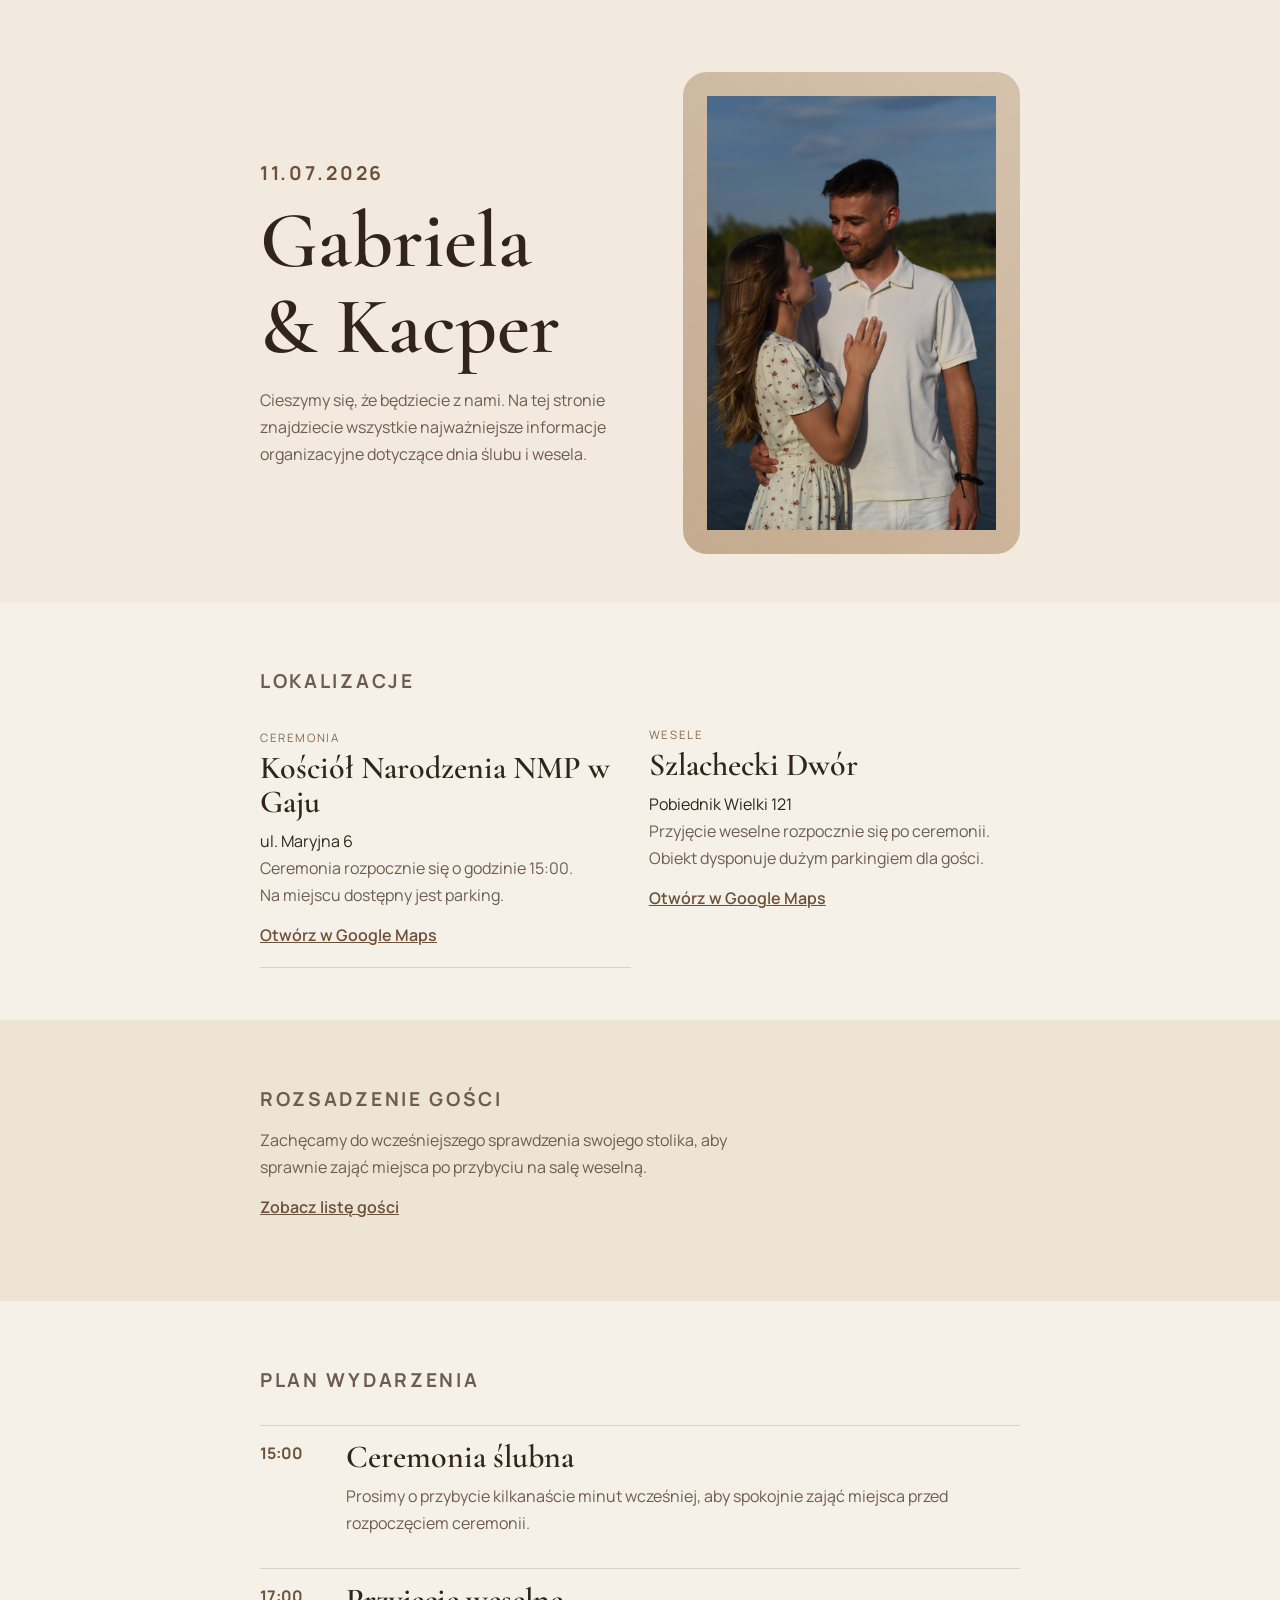
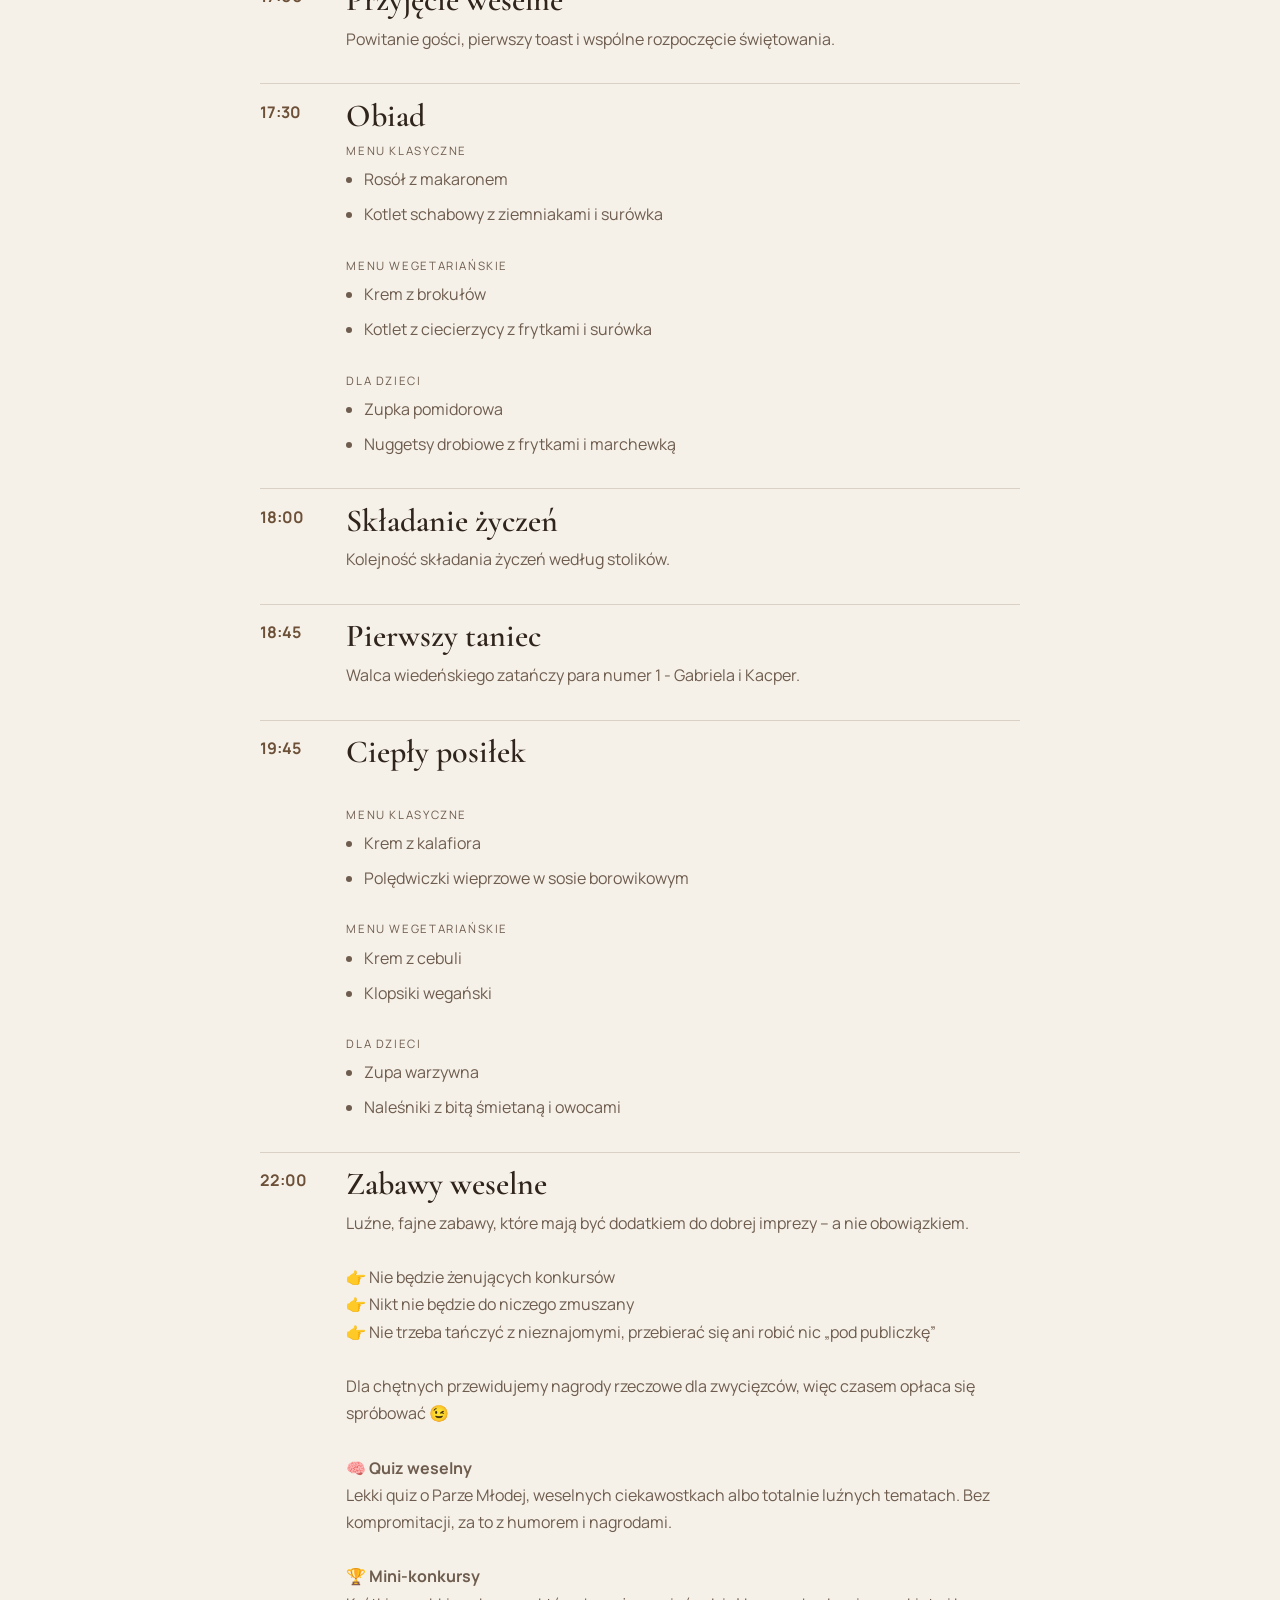
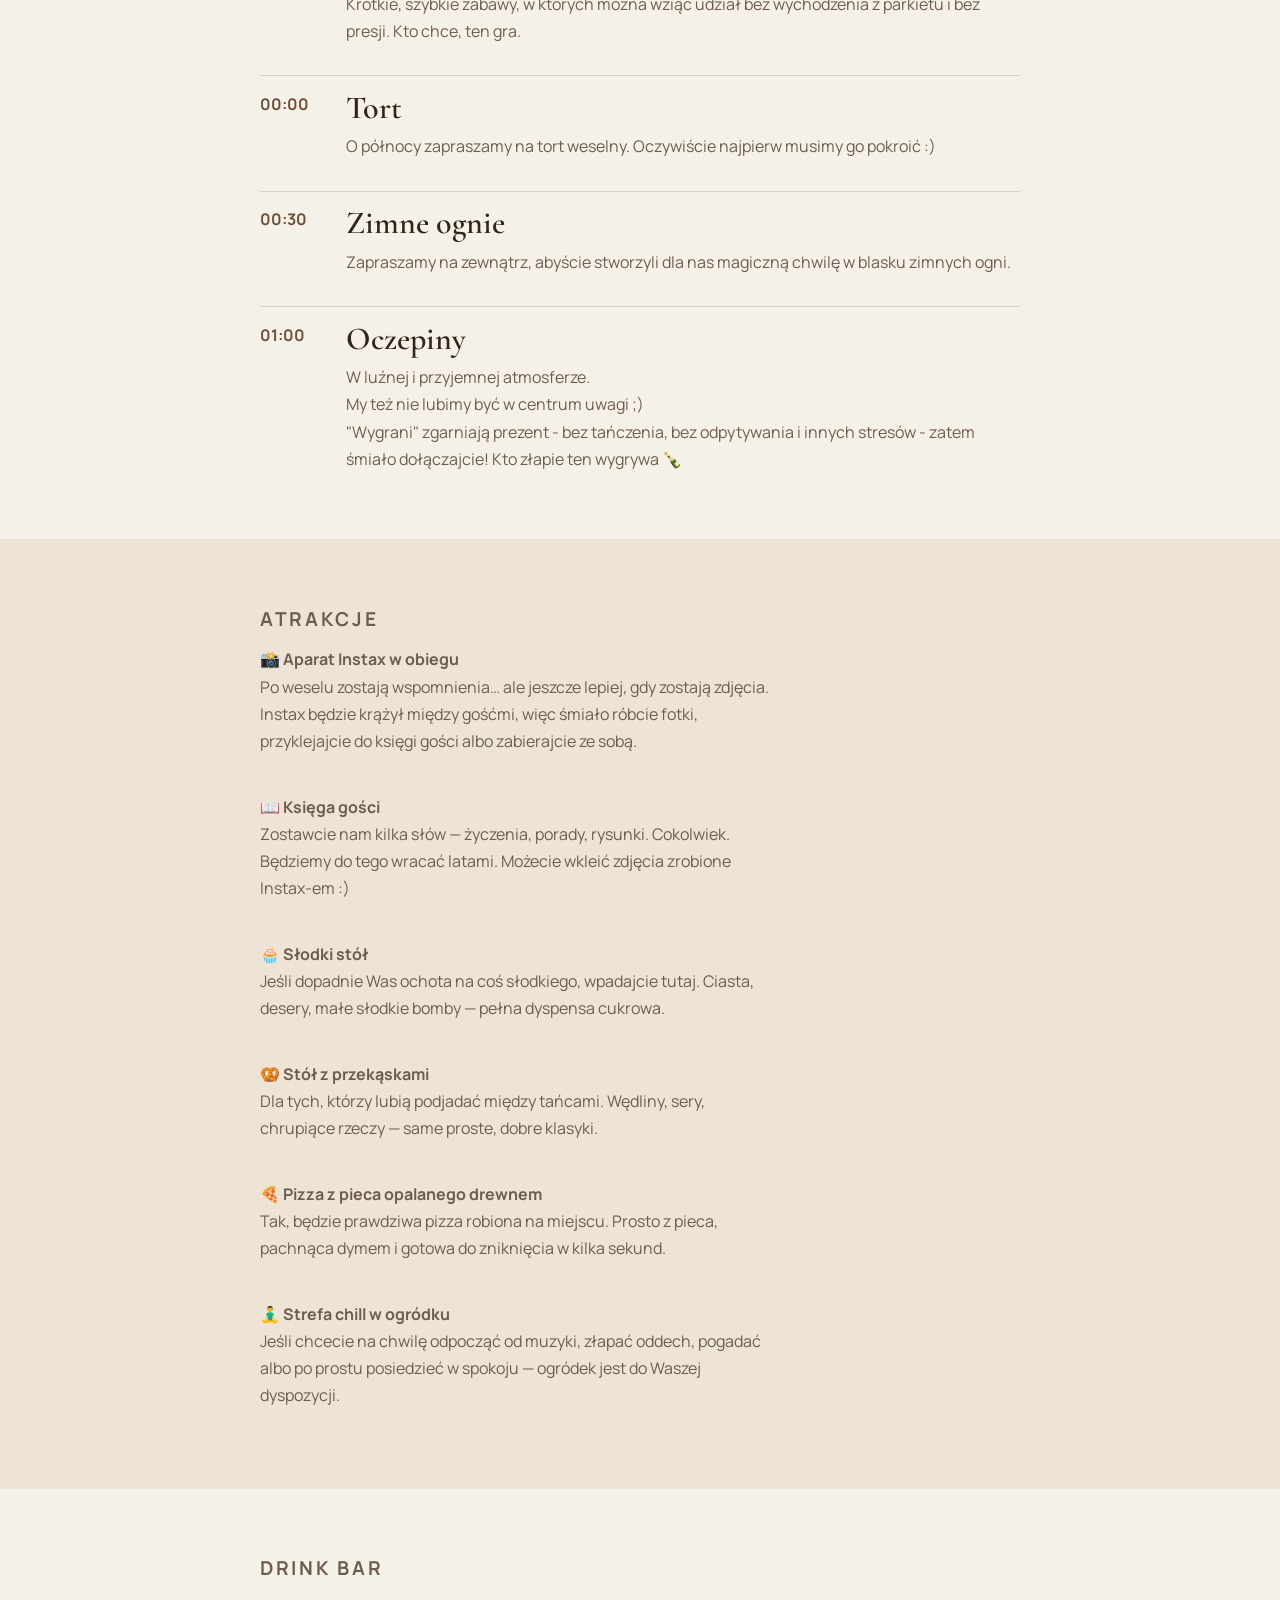
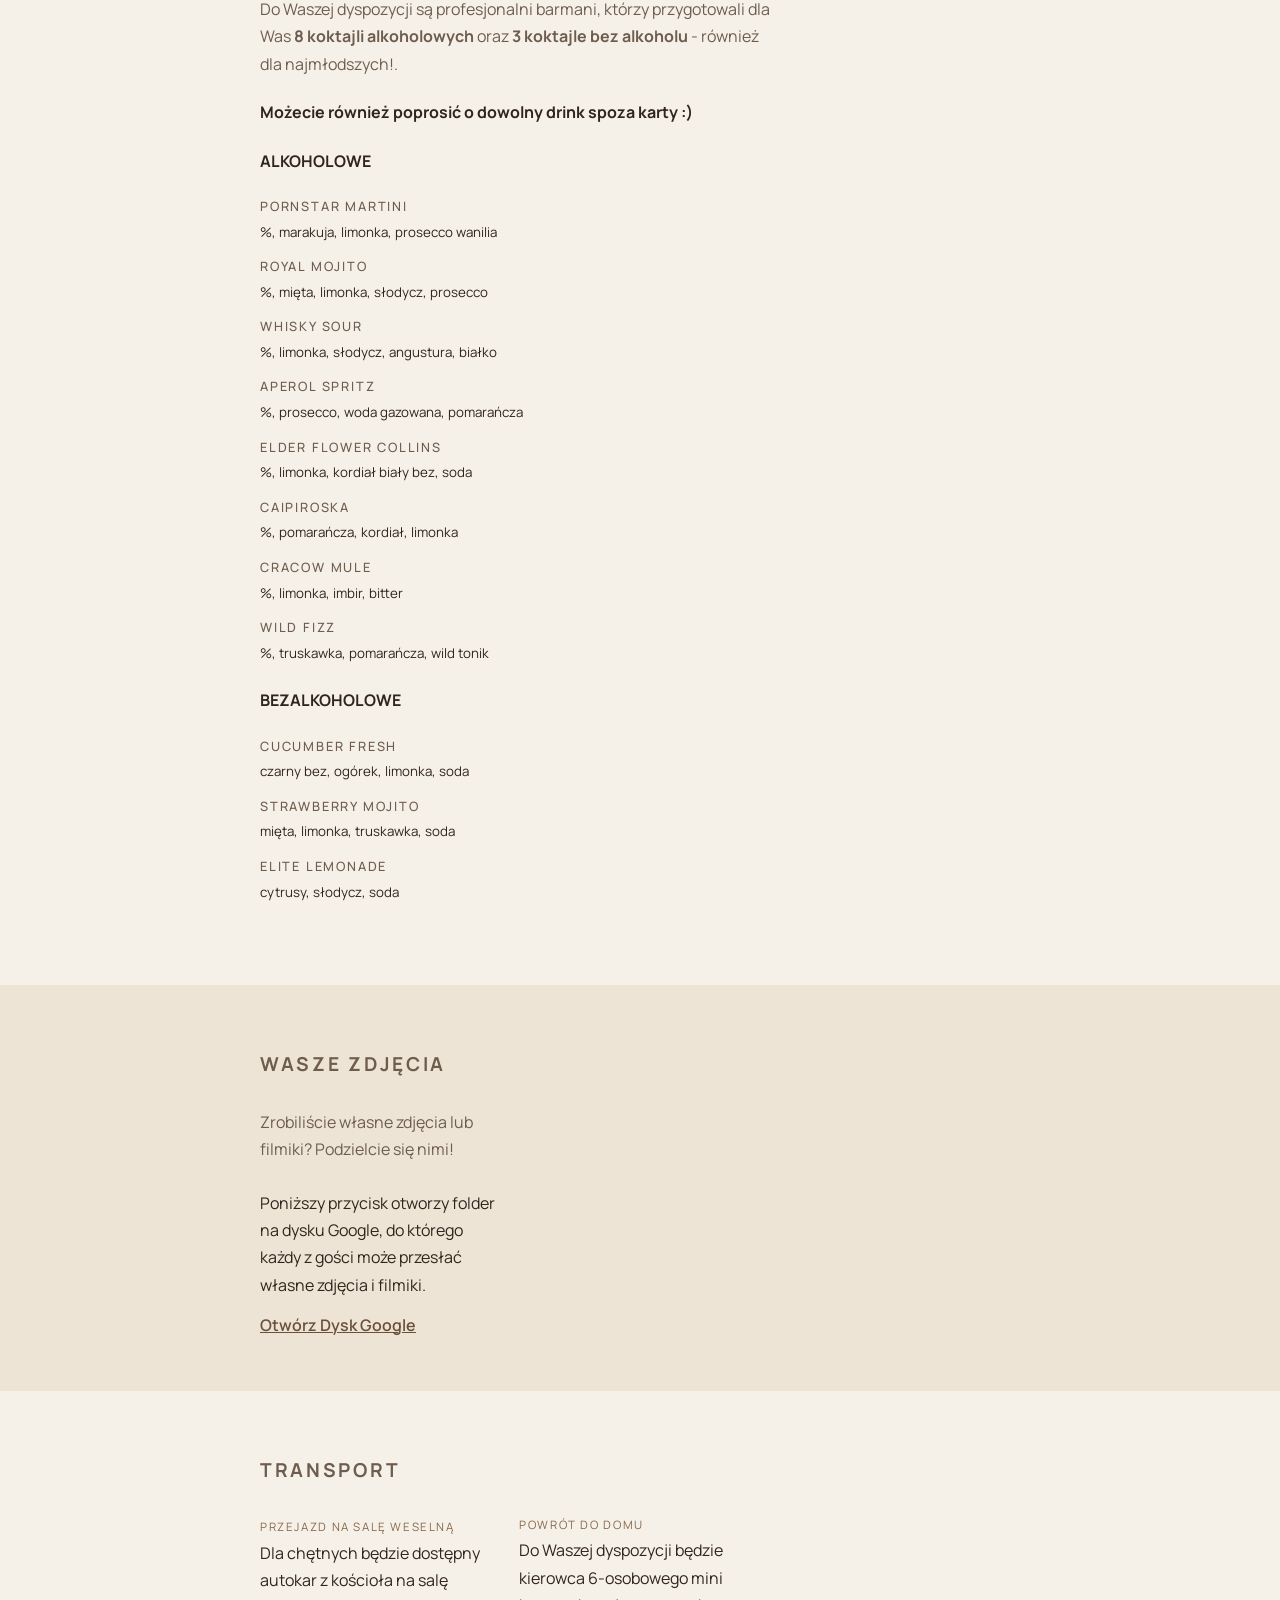
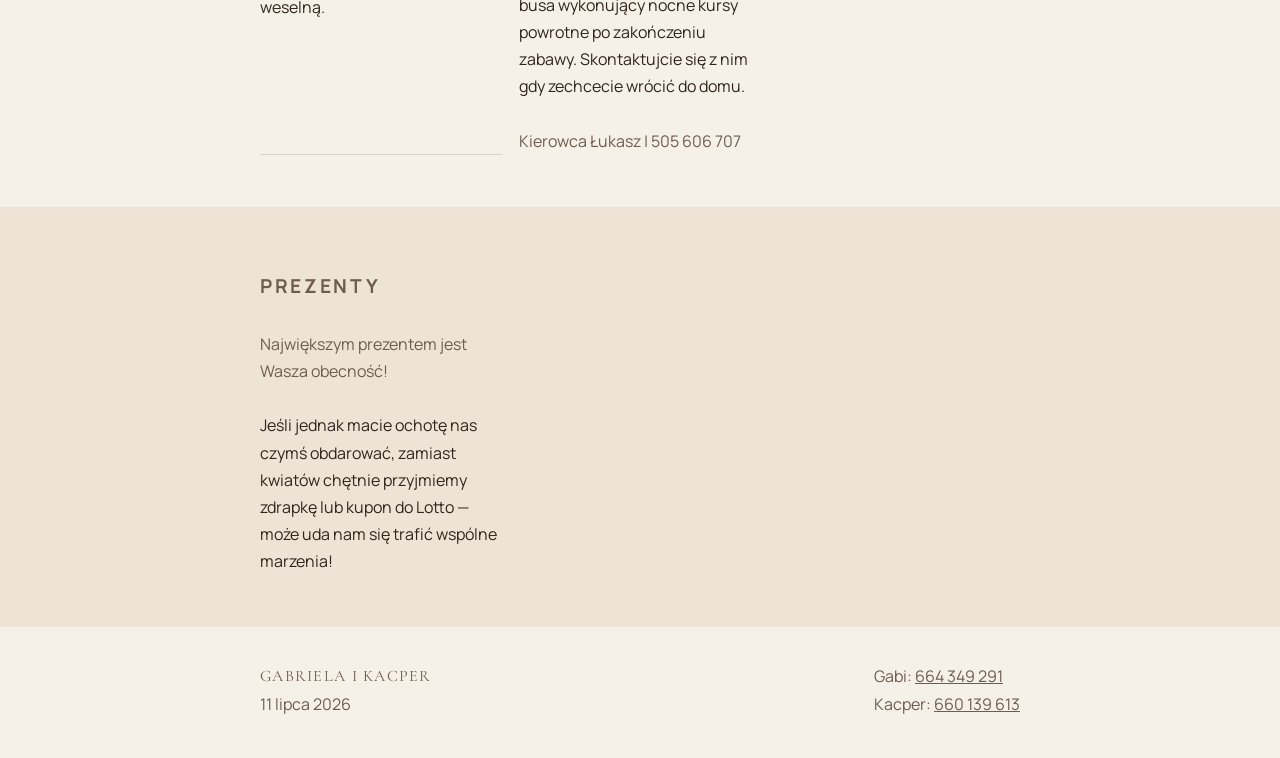
==== wip/index.html @ 6236afc1 "WiP, added main page counter" ====
<!doctype html>
<html lang="pl">

<head>
  <meta charset="UTF-8" />
  <meta name="viewport" content="width=device-width, initial-scale=1.0" />
  <title>Gabriela i Kacper</title>
  <meta name="description"
    content="Najważniejsze informacje dla gości dotyczące ślubu i wesela: miejsca, harmonogram, menu, noclegi, transport i atrakcje." />
  <link rel="preconnect" href="https://fonts.googleapis.com" />
  <link rel="preconnect" href="https://fonts.gstatic.com" crossorigin />
  <link
    href="https://fonts.googleapis.com/css2?family=Cormorant+Garamond:wght@400;500;600;700&family=Manrope:wght@400;500;600;700&display=swap"
    rel="stylesheet" />
  <link rel="stylesheet" href="./styles.css" />
</head>

<!-- Google tag (gtag.js) -->
<script async src="https://www.googletagmanager.com/gtag/js?id=G-9XC9R5BTX1"></script>
<script>
  window.dataLayer = window.dataLayer || [];
  function gtag() { dataLayer.push(arguments); }
  gtag('js', new Date());
  gtag('config', 'G-9XC9R5BTX1');
</script>

<body>
  <main id="start">
    <section class="hero section section-plain">
      <div class="container hero-grid">
        <div class="hero-copy">
          <p class="eyebrow eyebrow-big">11.07.2026</p>
          <h1>Gabriela<br />& Kacper</h1>
          <!-- <h3 class="hero-date">11 lipca 2026</h3> -->
          <p class="hero-lead">
            Cieszymy się, że będziecie z nami. Na tej stronie znajdziecie
            wszystkie najważniejsze informacje organizacyjne dotyczące dnia
            ślubu i wesela.
          </p>

          <!-- <div class="hero-meta">
              <div>
                <span class="meta-label">Data</span>
                <strong>17 lipca 2026</strong>
              </div>
              <div>
                <span class="meta-label">Ceremonia</span>
                <strong>15:00</strong>
              </div>
              <div>
                <span class="meta-label">Przyjęcie</span>
                <strong>17:00</strong>
              </div>
            </div> -->
        </div>

        <div class="hero-visual">
          <div class="photo-placeholder">
            <!-- <span>Tu możecie wstawić Wasze zdjęcie</span> -->
            <img src="./hero.png" alt="Gabriela i Kacper">
          </div>
        </div>
      </div>
    </section>

    <section class="section section-plain" id="miejsca">
      <div class="container">
        <div class="section-heading">
          <p class="eyebrow eyebrow-big">Lokalizacje</p>
          <!-- <p class="eyebrow">Miejsca</p>
          <h2>Gdzie się widzimy</h2>
          <p>
            Wszystkie lokalizacje z adresami i szybkimi linkami do map.
          </p> -->
        </div>

        <div class="place-list">
          <article class="place-item">
            <p class="card-kicker">Ceremonia</p>
            <h3>Kościół Narodzenia NMP w Gaju</h3>
            <p>ul. Maryjna 6</p>
            <p class="muted">
              Ceremonia rozpocznie się o godzinie 15:00.<br />Na miejscu dostępny jest parking.
            </p>
            <a class="text-link" href="https://maps.app.goo.gl/iK6evkGp4C9UVR2D7" target="_blank"
              rel="noreferrer">Otwórz w Google
              Maps</a>
          </article>

          <article class="place-item">
            <p class="card-kicker">Wesele</p>
            <h3>Szlachecki Dwór</h3>
            <p>Pobiednik Wielki 121</p>
            <p class="muted">
              Przyjęcie weselne rozpocznie się po ceremonii. Obiekt dysponuje
              dużym parkingiem dla gości.
            </p>
            <a class="text-link" href="https://maps.app.goo.gl/eaxrr4HH8CDUh6Kz8" target="_blank"
              rel="noreferrer">Otwórz w Google
              Maps</a>
          </article>
        </div>
      </div>
    </section>

    <section class="section section-tint" id="rozsadzenie-gosci">
      <div class="container">
        <div class="section-heading">
          <p class="eyebrow eyebrow-big">Rozsadzenie gości</p>
          <!-- <p class="eyebrow">Miejsca</p> -->
          <!-- <h2>Gdzie się widzimy</h2> -->
          <p>
            Zachęcamy do wcześniejszego sprawdzenia swojego stolika, aby sprawnie zająć miejsca po przybyciu na salę
            weselną.
          </p>
          <a class="text-link" href="./lista-gosci.html" rel="noreferrer">Zobacz listę gości</a>
        </div>
      </div>
    </section>

    <section class="section section-plain" id="harmonogram">
      <div class="container">
        <div class="section-heading">
          <p class="eyebrow eyebrow-big">Plan wydarzenia</p>
          <!-- <p class="eyebrow">Plan dnia</p> -->
          <!-- <h2>Plan dnia</h2> -->
          <!-- <p>
            Najważniejsze godziny i punkty dnia zebrane w jednym miejscu.
          </p> -->
        </div>

        <div class="timeline">
          <!-- <article class="timeline-item">
            <div class="timeline-time">14:30</div>
            <div class="timeline-content">
              <h3>Przyjazd gości</h3>
              <p>
                Prosimy o przybycie kilkanaście minut wcześniej, aby spokojnie
                zająć miejsca przed rozpoczęciem ceremonii.
              </p>
            </div>
          </article> -->

          <article class="timeline-item">
            <div class="timeline-time">15:00</div>
            <div class="timeline-content">
              <h3>Ceremonia ślubna</h3>
              <p>
                Prosimy o przybycie kilkanaście minut wcześniej, aby spokojnie
                zająć miejsca przed rozpoczęciem ceremonii.
              </p>
            </div>
          </article>

          <article class="timeline-item">
            <div class="timeline-time">17:00</div>
            <div class="timeline-content">
              <h3>Przyjęcie weselne</h3>
              <p>
                Powitanie gości, pierwszy toast i wspólne rozpoczęcie
                świętowania.
              </p>
            </div>
          </article>

          <article class="timeline-item">
            <div class="timeline-time">17:30</div>
            <div class="timeline-content">
              <h3>Obiad</h3>
              <!-- <p>
                Serwowane dania główne oraz pierwszy blok atrakcji dla gości.
              </p> -->
              <!-- <br /> -->
              <p class="card-kicker">Menu klasyczne</p>
              <ul class="detail-list">
                <li>Rosół z makaronem</li>
                <li>Kotlet schabowy z ziemniakami i surówka</li>
              </ul>
              <br />
              <p class="card-kicker">Menu wegetariańskie</p>
              <ul class="detail-list">
                <li>Krem z brokułów</li>
                <li>Kotlet z ciecierzycy z frytkami i surówka</li>
              </ul>
              <br />
              <p class="card-kicker">Dla dzieci</p>
              <ul class="detail-list">
                <li>Zupka pomidorowa</li>
                <li>Nuggetsy drobiowe z frytkami i marchewką</li>
              </ul>
            </div>
          </article>

          <article class="timeline-item">
            <div class="timeline-time">18:00</div>
            <div class="timeline-content">
              <h3>Składanie życzeń</h3>
              <p>
                Kolejność składania życzeń według stolików.
              </p>
            </div>
          </article>

          <article class="timeline-item">
            <div class="timeline-time">18:45</div>
            <div class="timeline-content">
              <h3>Pierwszy taniec</h3>
              <p>
                Walca wiedeńskiego zatańczy para numer 1 - Gabriela i Kacper.
              </p>
            </div>
          </article>

          <article class="timeline-item">
            <div class="timeline-time">19:45</div>
            <div class="timeline-content">
              <h3>Ciepły posiłek</h3>
              <!-- <p>
                Serwowane dania główne oraz pierwszy blok atrakcji dla gości.
              </p> -->
              <br />
              <p class="card-kicker">Menu klasyczne</p>
              <ul class="detail-list">
                <li>Krem z kalafiora</li>
                <li>Polędwiczki wieprzowe w sosie borowikowym</li>
              </ul>
              <br />
              <p class="card-kicker">Menu wegetariańskie</p>
              <ul class="detail-list">
                <li>Krem z cebuli</li>
                <li>Klopsiki wegański</li>
              </ul>
              <br />
              <p class="card-kicker">Dla dzieci</p>
              <ul class="detail-list">
                <li>Zupa warzywna</li>
                <li>Naleśniki z bitą śmietaną i owocami</li>
              </ul>
            </div>
          </article>

          <article class="timeline-item">
            <div class="timeline-time">22:00</div>
            <div class="timeline-content">
              <h3>Zabawy weselne</h3>
              <p>
                Luźne, fajne zabawy, które mają być dodatkiem do dobrej imprezy – a nie obowiązkiem.
              </p>
              <br />
              <p>
                👉 Nie będzie żenujących konkursów<br />
                👉 Nikt nie będzie do niczego zmuszany<br />
                👉 Nie trzeba tańczyć z nieznajomymi, przebierać się ani robić nic „pod publiczkę”
              </p>
              <br />
              <p>
                Dla chętnych przewidujemy nagrody rzeczowe dla zwycięzców, więc czasem opłaca się spróbować 😉
              </p>
              <br />
              <p>
                <b>🧠 Quiz weselny</b><br />
                Lekki quiz o Parze Młodej, weselnych ciekawostkach albo totalnie luźnych tematach. Bez kompromitacji, za
                to z humorem i nagrodami.
              </p>
              <br />
              <p>
                <b>🏆 Mini-konkursy</b><br />
                Krótkie, szybkie zabawy, w których można wziąć udział bez wychodzenia z parkietu i bez presji. Kto chce,
                ten gra.
              </p>
            </div>
          </article>

          <article class="timeline-item">
            <div class="timeline-time">00:00</div>
            <div class="timeline-content">
              <h3>Tort</h3>
              <p>
                O północy zapraszamy na tort weselny. Oczywiście najpierw musimy go pokroić :)
              </p>
            </div>
          </article>

          <article class="timeline-item">
            <div class="timeline-time">00:30</div>
            <div class="timeline-content">
              <h3>Zimne ognie</h3>
              <p>
                Zapraszamy na zewnątrz, abyście stworzyli dla nas magiczną chwilę w blasku zimnych ogni.
              </p>
            </div>
          </article>

          <article class="timeline-item">
            <div class="timeline-time">01:00</div>
            <div class="timeline-content">
              <h3>Oczepiny</h3>
              <p>
                W luźnej i przyjemnej atmosferze.<br />My też nie lubimy być w centrum uwagi ;)<br />"Wygrani" zgarniają
                prezent - bez tańczenia, bez odpytywania i innych stresów - zatem śmiało dołączajcie! Kto złapie ten
                wygrywa 🍾
              </p>
            </div>
          </article>
        </div>
      </div>
    </section>

    <section class="section section-tint" id="drinkbar">
      <div class="container">
        <div class="section-heading">
          <p class="eyebrow eyebrow-big">Atrakcje</p>

          <p>
            <b>📸 Aparat Instax w obiegu</b>
            <br />
            Po weselu zostają wspomnienia… ale jeszcze lepiej, gdy zostają zdjęcia. Instax będzie krążył między gośćmi,
            więc śmiało róbcie fotki, przyklejajcie do księgi gości albo zabierajcie ze sobą.
          </p>
          <br />
          <p>
            <b>📖 Księga gości</b>
            <br />
            Zostawcie nam kilka słów — życzenia, porady, rysunki. Cokolwiek. Będziemy do tego wracać
            latami. Możecie wkleić zdjęcia zrobione Instax-em :)
          </p>
          <br />
          <p>
            <b>🧁 Słodki stół</b>
            <br />
            Jeśli dopadnie Was ochota na coś słodkiego, wpadajcie tutaj. Ciasta, desery, małe słodkie bomby — pełna
            dyspensa cukrowa.
          </p>
          <br />
          <p>
            <b>🥨 Stół z przekąskami</b>
            <br />
            Dla tych, którzy lubią podjadać między tańcami. Wędliny, sery, chrupiące rzeczy — same proste, dobre
            klasyki.
          </p>
          <br />
          <p>
            <b>🍕 Pizza z pieca opalanego drewnem</b>
            <br />
            Tak, będzie prawdziwa pizza robiona na miejscu. Prosto z pieca, pachnąca dymem i gotowa do zniknięcia w
            kilka sekund.
          </p>
          <br />
          <p>
            <b>🧘‍♂️ Strefa chill w ogródku</b>
            <br />
            Jeśli chcecie na chwilę odpocząć od muzyki, złapać oddech, pogadać albo po prostu posiedzieć w spokoju —
            ogródek jest do Waszej dyspozycji.
          </p>

        </div>

      </div>
      </div>
    </section>

    <section class="section section-plain" id="drinkbar">
      <div class="container">
        <div class="section-heading">
          <p class="eyebrow eyebrow-big">Drink bar</p>
          <p>
            Do Waszej dyspozycji są profesjonalni barmani, którzy przygotowali dla Was <b>8 koktajli alkoholowych</b>
            oraz <b>3 koktajle bez alkoholu</b> - również dla najmłodszych!.
          </p>
          <h4>
            Możecie również poprosić o dowolny drink spoza karty :)
          </h4>
          <h4>ALKOHOLOWE</h4>
          <p class="card-kicker card-kicker-medium">Pornstar martini</p>
          <small>%, marakuja, limonka, prosecco wanilia</small>
          <br />
          <p class="card-kicker card-kicker-medium">ROYAL MOJITO</p>
          <small>%, mięta, limonka, słodycz, prosecco</small>
          <br />
          <p class="card-kicker card-kicker-medium">WHISKY SOUR</p>
          <small>%, limonka, słodycz, angustura, białko</small>
          <br />
          <p class="card-kicker card-kicker-medium">APEROL SPRITZ</p>
          <small>%, prosecco, woda gazowana, pomarańcza</small>
          <br />
          <p class="card-kicker card-kicker-medium">ELDER FLOWER COLLINS</p>
          <small>%, limonka, kordiał biały bez, soda</small>
          <br />
          <p class="card-kicker card-kicker-medium">CAIPIROSKA</p>
          <small>%, pomarańcza, kordiał, limonka</small>
          <br />
          <p class="card-kicker card-kicker-medium">CRACOW MULE</p>
          <small>%, limonka, imbir, bitter</small>
          <br />
          <p class="card-kicker card-kicker-medium">WILD FIZZ</p>
          <small>%, truskawka, pomarańcza, wild tonik</small>

          <h4>BEZALKOHOLOWE</h4>
          <p class="card-kicker card-kicker-medium">CUCUMBER FRESH</p>
          <small>czarny bez, ogórek, limonka, soda</small>
          <br />
          <p class="card-kicker card-kicker-medium">STRAWBERRY MOJITO</p>
          <small>mięta, limonka, truskawka, soda</small>
          <br />
          <p class="card-kicker card-kicker-medium">ELITE LEMONADE</p>
          <small>cytrusy, słodycz, soda</small>
        </div>

      </div>
      </div>
    </section>

    <section class="section section-tint" id="informacje">
      <div class="container">
        <div class="section-heading">
          <p class="eyebrow eyebrow-big">Wasze zdjęcia</p>
        </div>

        <div class="simple-columns">
          <article class="simple-block">
            <p class="muted">
              Zrobiliście własne zdjęcia lub filmiki? Podzielcie się nimi! </p>
            <br />
            <p>
              Poniższy przycisk otworzy folder na dysku Google, do którego każdy z gości może przesłać własne zdjęcia i
              filmiki.
            </p>
            <a class="text-link"
              href="https://drive.google.com/drive/folders/1z8r4OT8mo3P-0a9zrAPdYH2qPw1SjypY?usp=share_link"
              target="_blank" rel="noreferrer">Otwórz Dysk Google</a>
          </article>
        </div>
      </div>
    </section>

    <section class="section section-plain" id="informacje">
      <div class="container">
        <div class="section-heading">
          <p class="eyebrow eyebrow-big">Transport</p>
          <!-- <p class="eyebrow">Informacje dla gości</p> -->
          <!-- <h2>Noclegi, transport i atrakcje</h2> -->
          <!-- <p>
            Krótkie sekcje z najważniejszymi informacjami organizacyjnymi.
          </p> -->
        </div>

        <div class="simple-columns">
          <article class="simple-block">
            <p class="card-kicker">Przejazd na salę weselną</p>
            <!-- <h3>Przejazd na salę weselną</h3> -->
            <p>
              Dla chętnych będzie dostępny autokar z kościoła na salę weselną.
            </p>
            <!-- <p class="muted">
              Check-in od 14:00, śniadanie dostępne następnego dnia od 8:00.
            </p> -->
          </article>

          <article class="simple-block">
            <p class="card-kicker">Powrót do domu</p>
            <!-- <h3>Dojazd i powroty</h3> -->
            <p>
              Do Waszej dyspozycji będzie kierowca 6-osobowego mini busa wykonujący nocne kursy powrotne po zakończeniu
              zabawy. Skontaktujcie się z nim gdy zechcecie wrócić do domu.
            </p>
            <br />
            <p class="muted">
              Kierowca Łukasz | 505 606 707
            </p>
          </article>
        </div>
      </div>
    </section>

    <section class="section section-tint" id="informacje">
      <div class="container">
        <div class="section-heading">
          <p class="eyebrow eyebrow-big">Prezenty</p>
        </div>

        <div class="simple-columns">
          <article class="simple-block">
            <p class="muted">
              Największym prezentem jest Wasza obecność!
            </p>
            <br />
            <p>
              Jeśli jednak macie ochotę nas czymś obdarować, zamiast kwiatów chętnie przyjmiemy zdrapkę lub kupon do
              Lotto — może uda nam się trafić wspólne marzenia!
            </p>

          </article>
        </div>
      </div>
    </section>
  </main>

  <footer class="site-footer">
    <div class="container footer-shell">
      <div>
        <p class="footer-mark">Gabriela i Kacper</p>
        <p>11 lipca 2026</p>
      </div>
      <div>
        <p>
          Gabi: <a href="tel:664349291">664 349 291</a>
          <br />
          Kacper: <a href="tel:660139613">660 139 613</a>
        </p>
      </div>
    </div>
  </footer>
</body>

</html>
---- wip/styles.css ----
:root {
  --bg: #f6f1e8;
  --bg-alt: #ede4d6;
  --bg-hero: #f2eadf;
  --line: rgba(86, 64, 46, 0.18);
  --text: #30251d;
  --muted: #6e5d4f;
  --accent: #87684b;
  --accent-dark: #6c5038;
  --container: 760px;
  --radius: 24px;
}

*,
*::before,
*::after {
  box-sizing: border-box;
}

html {
  scroll-behavior: smooth;
}

body {
  margin: 0;
  font-family: "Manrope", sans-serif;
  color: var(--text);
  background: var(--bg);
  line-height: 1.7;
}

a {
  color: inherit;
}

img {
  max-width: 100%;
  display: block;
}

.container {
  width: min(calc(100% - 2.25rem), var(--container));
  margin: 0 auto;
}

.footer-mark {
  font-family: "Cormorant Garamond", serif;
  letter-spacing: 0.08em;
  text-transform: uppercase;
}

.hero-grid {
  display: grid;
  gap: 1.75rem;
  align-items: center;
}

.hero-copy {
  padding-top: 0.5rem;
}

.eyebrow,
.card-kicker,
.meta-label,
.notice-title {
  text-transform: uppercase;
  letter-spacing: 0.14em;
  font-size: 0.72rem;
  color: var(--accent);
  margin-bottom: 0.2rem;
}

.eyebrow-big {
  font-size: 1.2rem;
  font-weight: 700;
  margin-bottom: 0.5rem;
  color: var(--accent-dark);
}

.card-kicker-medium {
  font-size: 0.8rem;
  font-weight: 500;
  color: var(--accent-dark);
  margin-bottom: 0rem;
}

h1,
h2,
h3 {
  font-family: "Cormorant Garamond", serif;
  line-height: 1.08;
  font-weight: 600;
  margin: 0;
}

h1 {
  font-size: clamp(3rem, 16vw, 5rem);
  margin-top: 0.5rem;
}

h2 {
  font-size: clamp(2.15rem, 10vw, 3.4rem);
  margin-top: 0.45rem;
}

h3 {
  font-size: clamp(1.5rem, 7vw, 2rem);
  margin-bottom: 0.5rem;
}

p {
  margin: 0;
}

.hero-lead,
.section-heading p,
.muted,
.faq-item p,
.note-strip p {
  color: var(--muted);
}

.hero-lead {
  max-width: 28rem;
  margin-top: 1rem;
  font-size: 1rem;
}

.hero-date {
  font-size: 1.5rem;
  font-weight: 600;
  margin-top: 0.5rem;
}

.hero-meta {
  display: grid;
  grid-template-columns: repeat(3, minmax(0, 1fr));
  gap: 0.75rem;
  margin-top: 1.5rem;
  padding-top: 1rem;
  border-top: 1px solid var(--line);
}

.hero-meta strong {
  display: block;
  margin-top: 0.3rem;
  font-size: 0.98rem;
  font-weight: 600;
}

.hero-visual {
  padding-top: 0.5rem;
}

.photo-placeholder {
  aspect-ratio: 4 / 5;
  border-radius: var(--radius);
  background:
    linear-gradient(140deg, rgba(135, 104, 75, 0.12), rgba(255, 255, 255, 0.22)),
    linear-gradient(180deg, #d8c5ae 0%, #bea07f 100%);
  display: grid;
  place-items: center;
  text-align: center;
  padding: 1.5rem;
  color: rgba(47, 36, 29, 0.74);
  font-family: "Cormorant Garamond", serif;
  font-size: 1.7rem;
}

.section {
  padding: 3.25rem 0;
}

.section-plain {
  background: var(--bg);
}

.section-tint {
  background: var(--bg-alt);
}

.hero.section-plain {
  background: var(--bg-hero);
  padding-top: 4rem;
  padding-bottom: 3rem;
}

.section-heading {
  max-width: 32rem;
  margin-bottom: 1.75rem;
}

.section-heading.narrow {
  max-width: 28rem;
}

.section-heading p {
  margin-top: 0.7rem;
}

.timeline {
  display: grid;
  gap: 1rem;
}

.timeline-item {
  display: grid;
  grid-template-columns: 4.4rem 1fr;
  gap: 1rem;
  align-items: start;
  padding: 0.9rem 0;
  border-top: 1px solid var(--line);
}

.timeline-time {
  font-weight: 700;
  color: var(--accent-dark);
}

.timeline-content p {
  color: var(--muted);
}

.place-list,
.simple-columns,
.faq-list {
  display: grid;
  gap: 1.1rem;
}

.place-item:not(:last-child),
.simple-block:not(:last-child),
.faq-item {
  padding: 0.15rem 0 1.1rem;
  border-bottom: 1px solid var(--line);
}

.text-link {
  display: inline-block;
  margin-top: 0.8rem;
  color: var(--accent-dark);
  font-weight: 600;
  text-decoration-thickness: 1px;
}

.detail-list {
  margin: 0.35rem 0 0;
  padding-left: 1.1rem;
  color: var(--muted);
}

.detail-list li+li {
  margin-top: 0.5rem;
}

.note-strip {
  margin-top: 1.5rem;
  padding-top: 1rem;
  border-top: 1px solid var(--line);
}

.faq-list {
  gap: 0.9rem;
}

.site-footer {
  padding: 2rem 0 2.5rem;
  /* background: var(--bg-alt); */
}

.footer-shell {
  display: grid;
  gap: 0.6rem;
  color: var(--muted);
}

@media (min-width: 760px) {

  .hero-grid,
  .place-list,
  .simple-columns,
  .faq-list {
    grid-template-columns: repeat(2, minmax(0, 1fr));
  }

  .simple-columns {
    grid-template-columns: repeat(3, minmax(0, 1fr));
  }

  .hero-grid {
    grid-template-columns: 1fr 0.9fr;
    gap: 3rem;
  }

  .footer-shell {
    grid-template-columns: 1fr auto;
    align-items: end;
    padding-top: 0.25rem;
  }
}

@media (max-width: 760px) {
  .hero.section-plain {
    padding-top: 2.8rem;
    padding-bottom: 2.5rem;
  }

  .hero-meta {
    grid-template-columns: 1fr;
    gap: 0.65rem;
  }

  .timeline-item {
    grid-template-columns: 1fr;
    gap: 0.25rem;
  }

  .timeline-time {
    font-size: 0.95rem;
  }
}
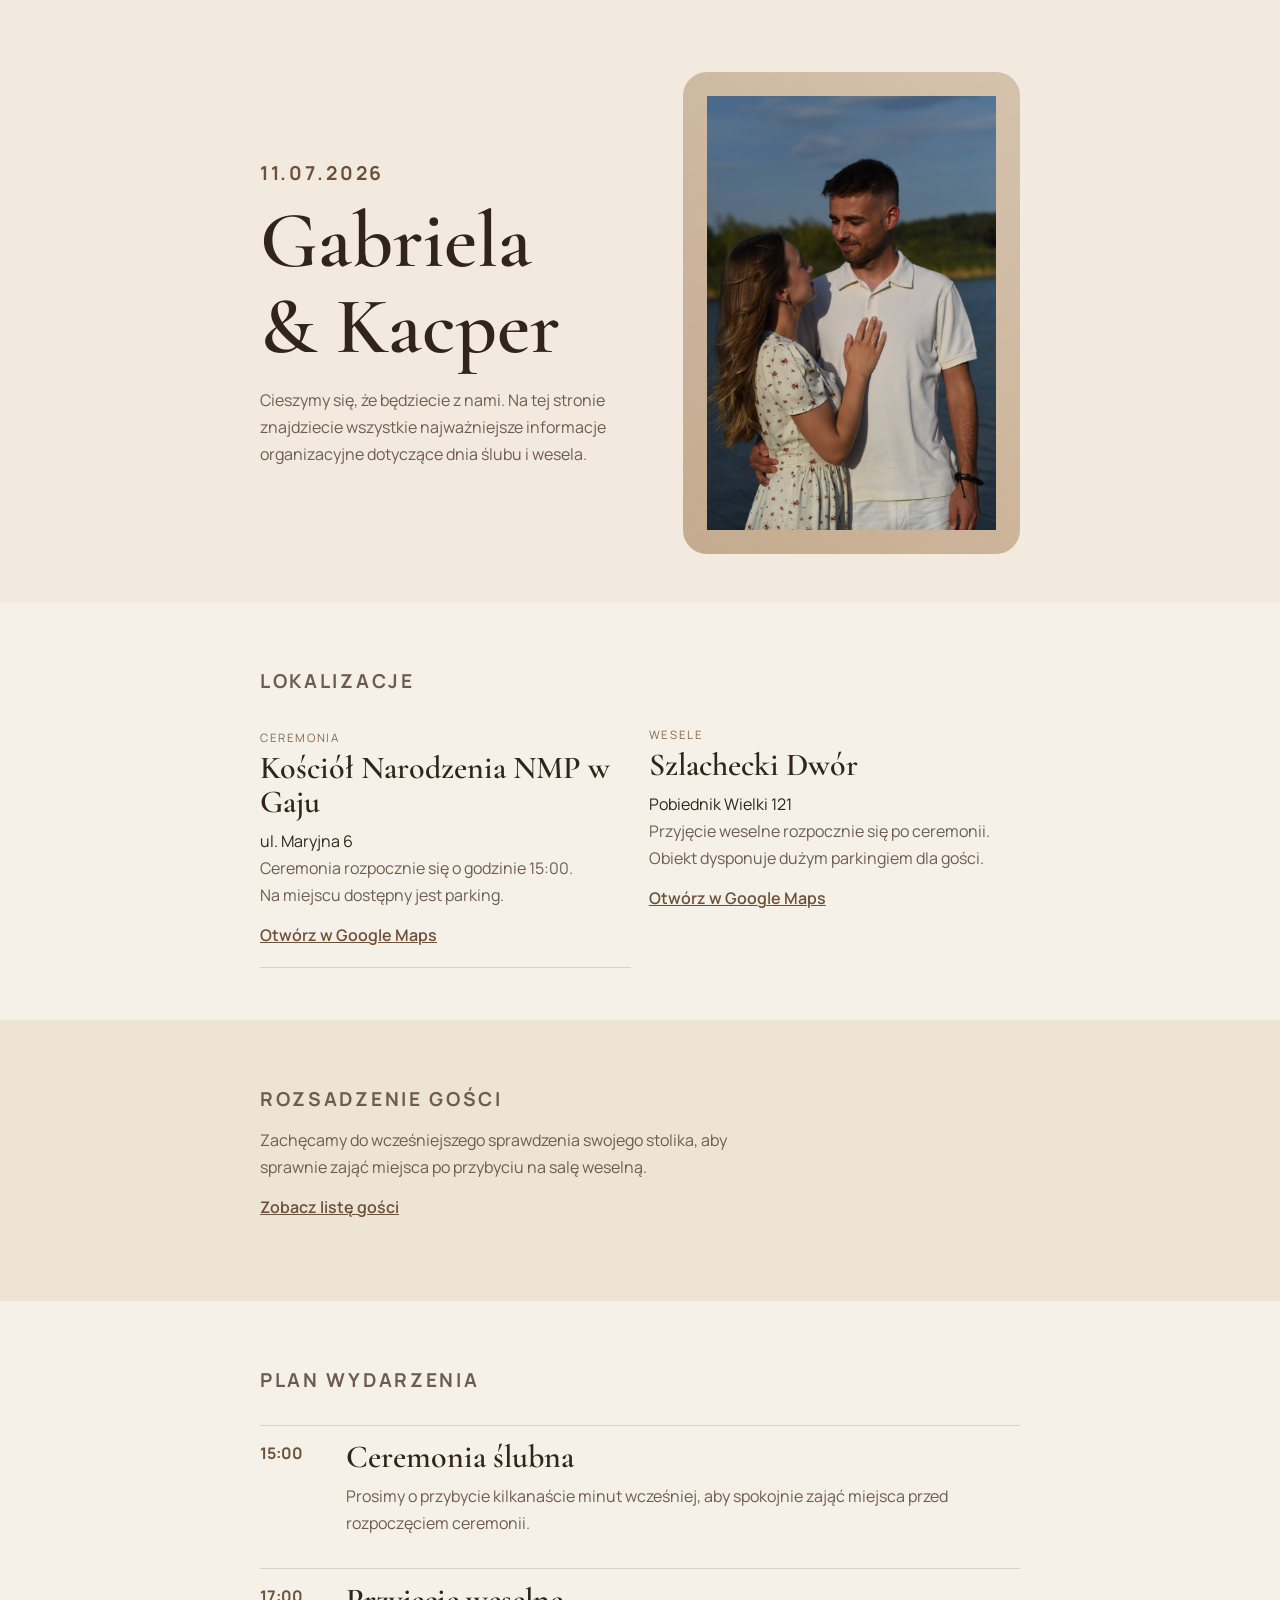
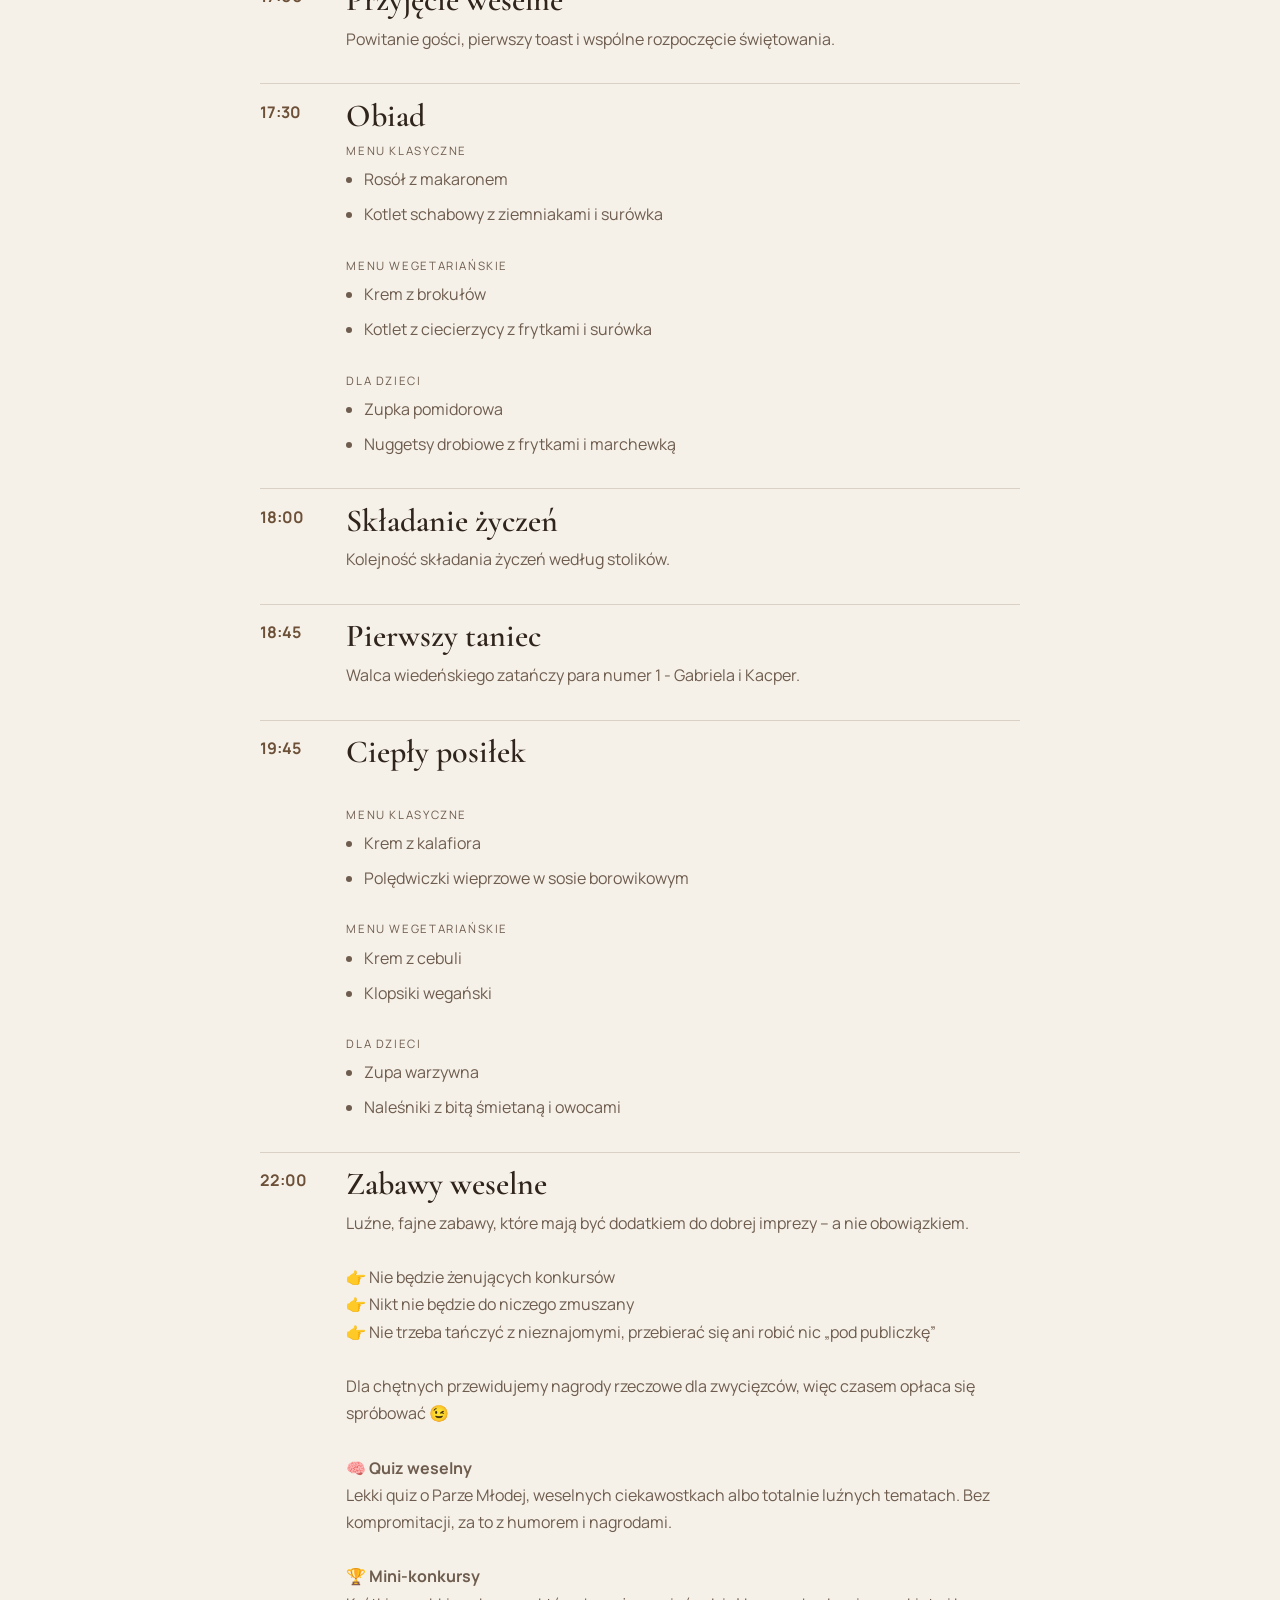
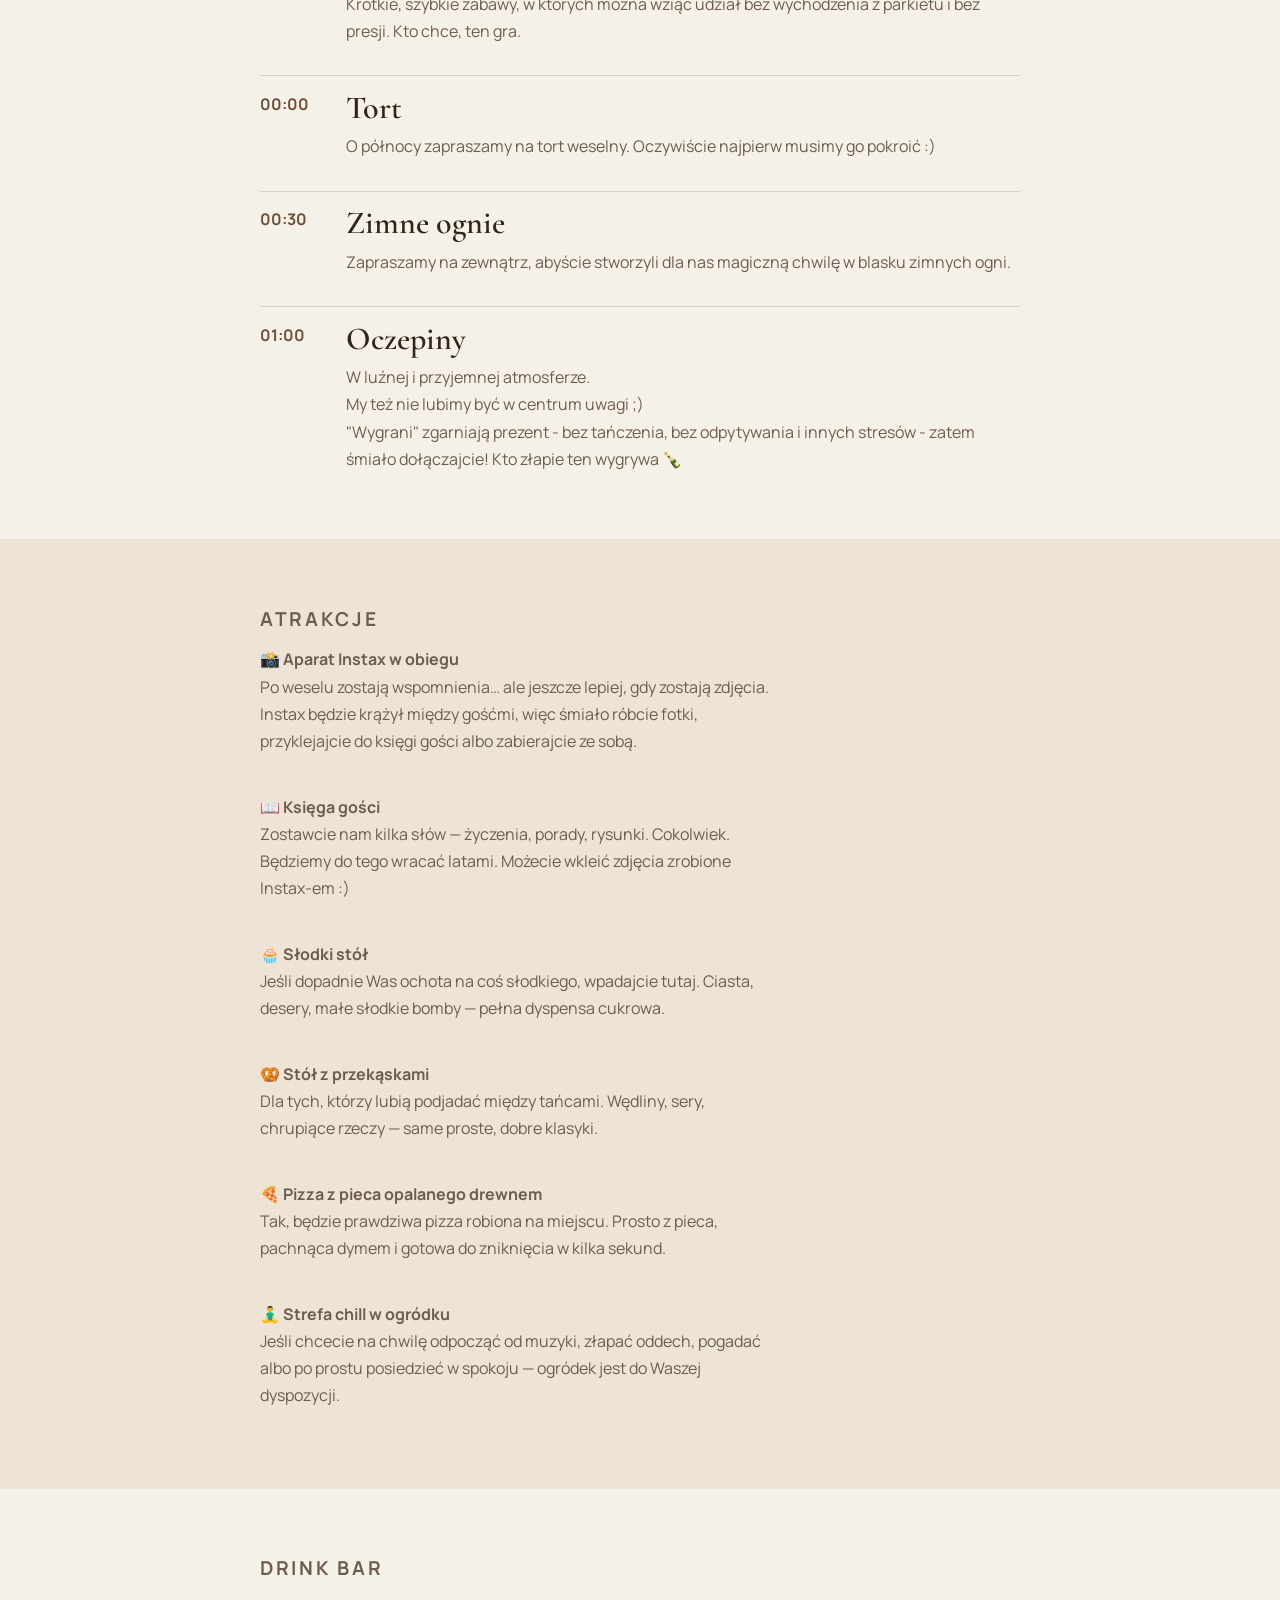
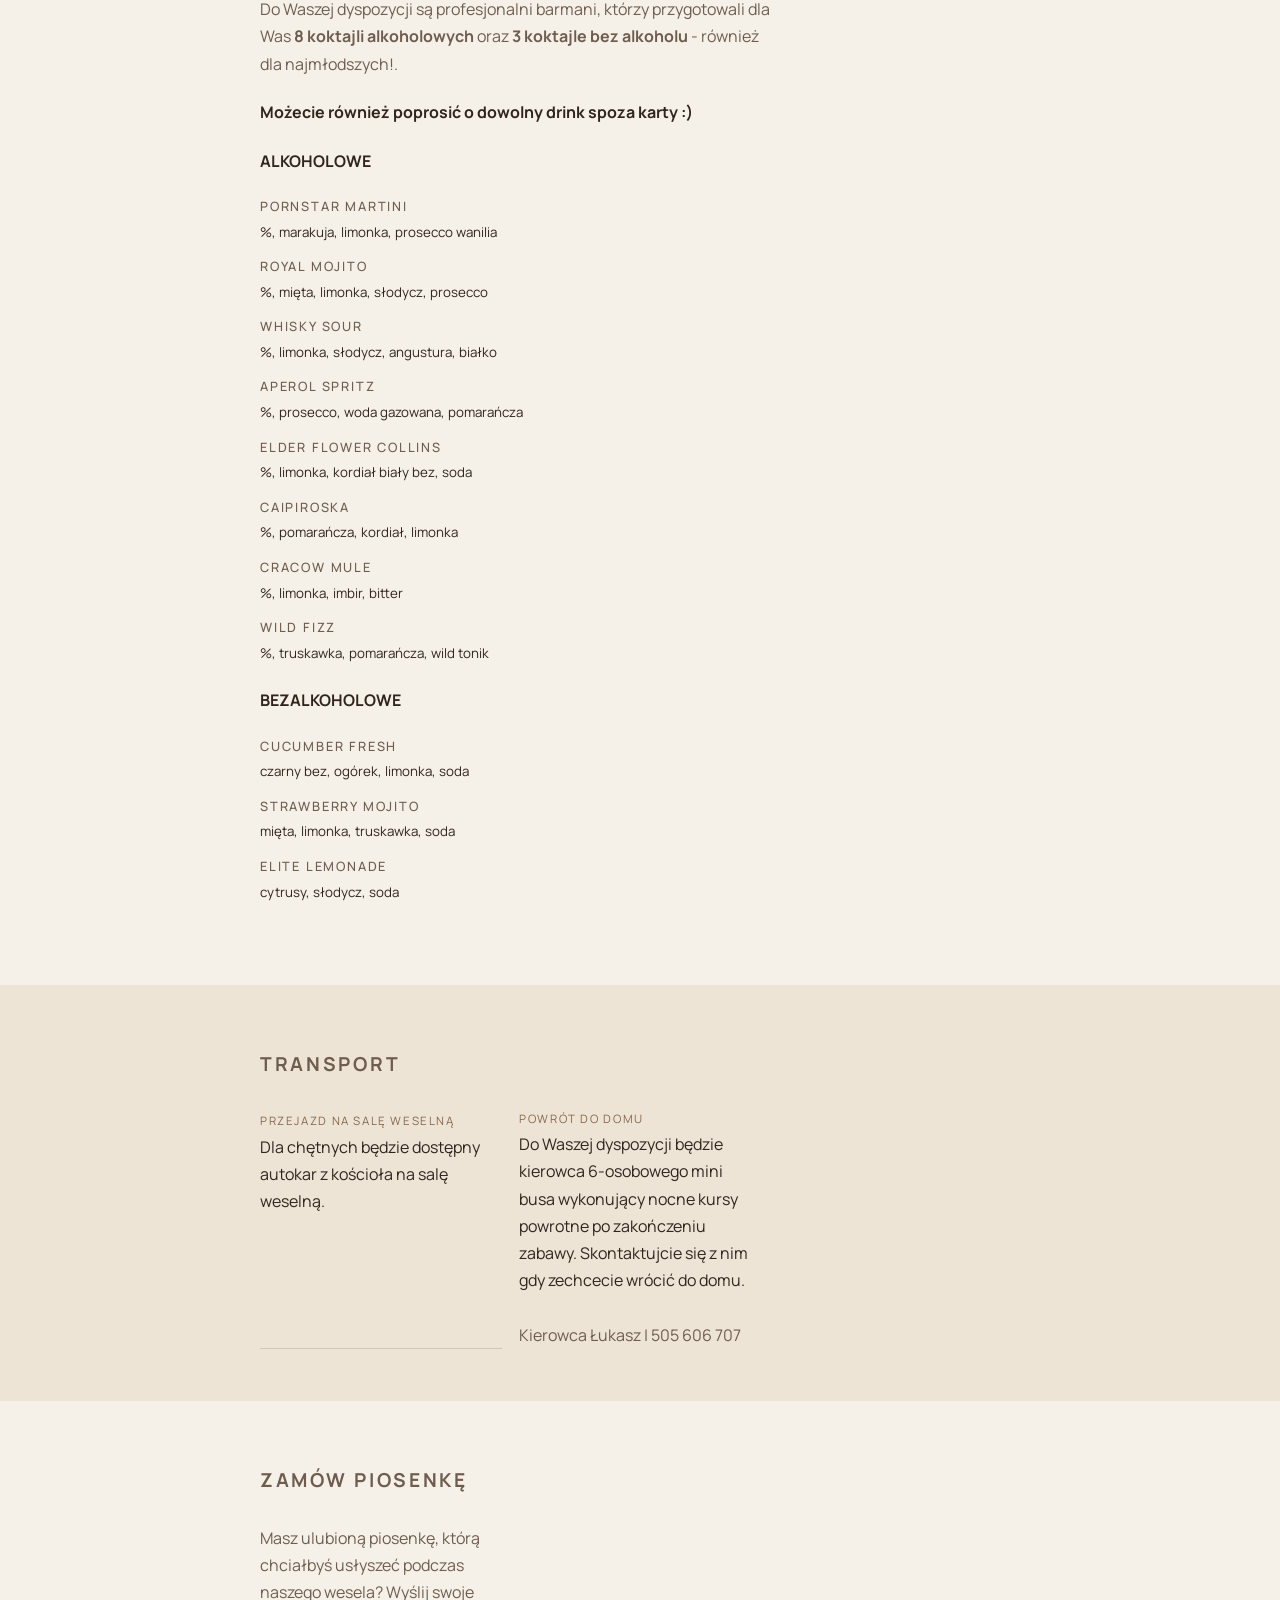
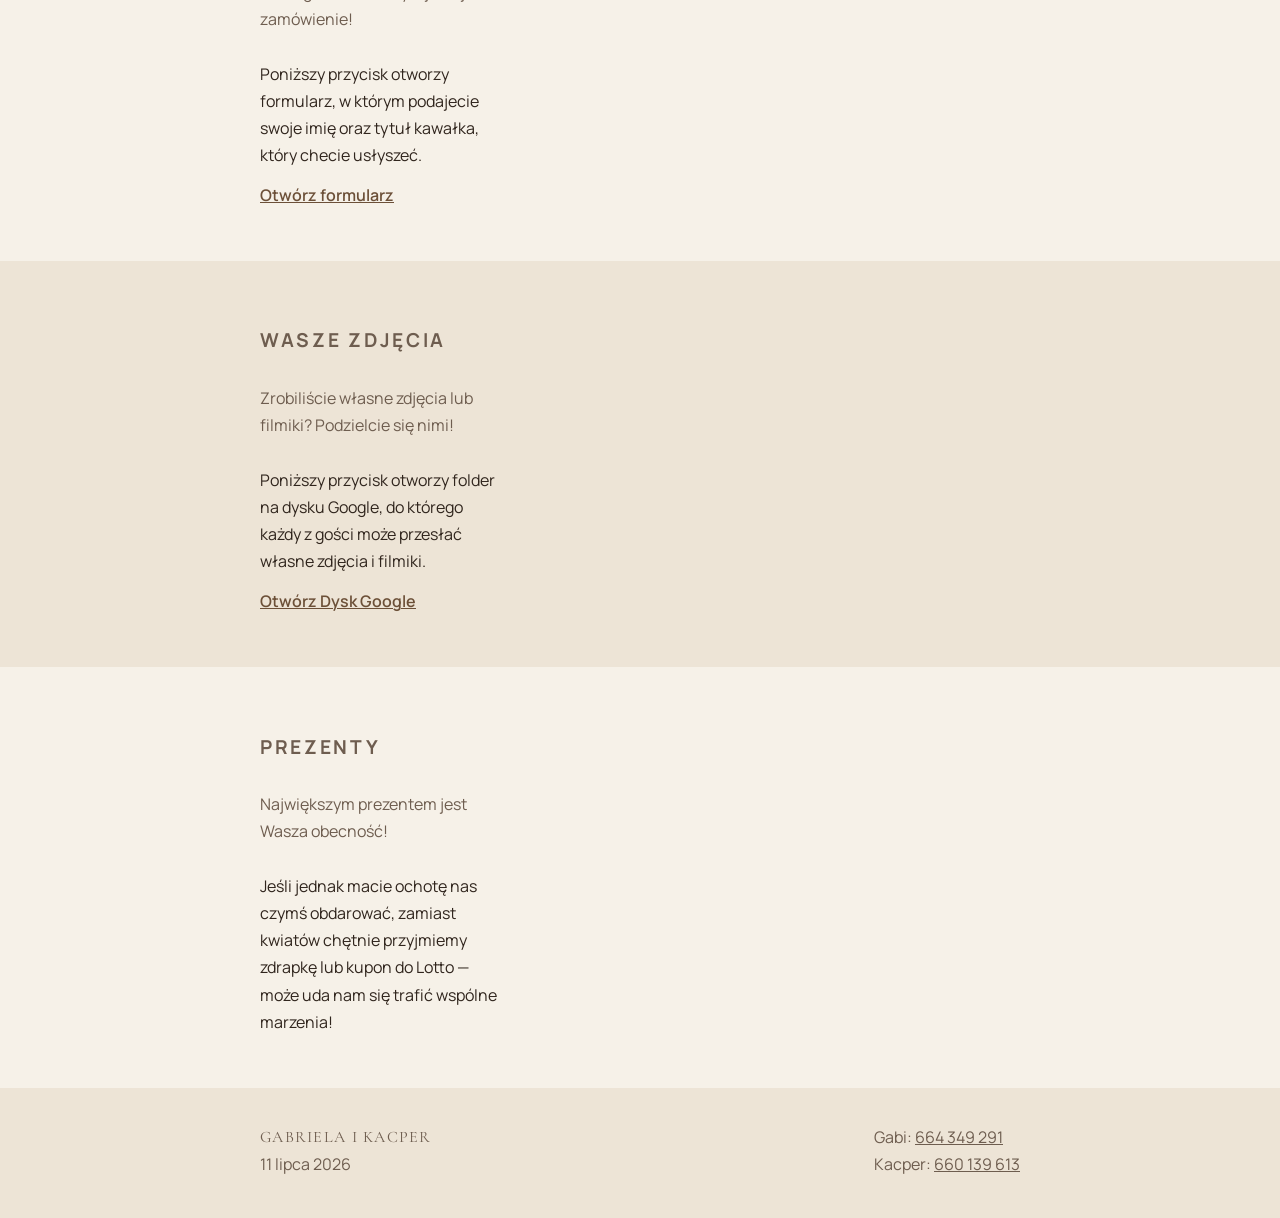
==== commit d3177495: "wip: update index, guest list, and styles Made-with: Cursor" ====
--- a/wip/index.html
+++ b/wip/index.html
@@ -413,29 +413,6 @@
     <section class="section section-tint" id="informacje">
       <div class="container">
         <div class="section-heading">
-          <p class="eyebrow eyebrow-big">Wasze zdjęcia</p>
-        </div>
-
-        <div class="simple-columns">
-          <article class="simple-block">
-            <p class="muted">
-              Zrobiliście własne zdjęcia lub filmiki? Podzielcie się nimi! </p>
-            <br />
-            <p>
-              Poniższy przycisk otworzy folder na dysku Google, do którego każdy z gości może przesłać własne zdjęcia i
-              filmiki.
-            </p>
-            <a class="text-link"
-              href="https://drive.google.com/drive/folders/1z8r4OT8mo3P-0a9zrAPdYH2qPw1SjypY?usp=share_link"
-              target="_blank" rel="noreferrer">Otwórz Dysk Google</a>
-          </article>
-        </div>
-      </div>
-    </section>
-
-    <section class="section section-plain" id="informacje">
-      <div class="container">
-        <div class="section-heading">
           <p class="eyebrow eyebrow-big">Transport</p>
           <!-- <p class="eyebrow">Informacje dla gości</p> -->
           <!-- <h2>Noclegi, transport i atrakcje</h2> -->
@@ -472,7 +449,52 @@
       </div>
     </section>
 
+    <section class="section section-plain" id="informacje">
+      <div class="container">
+        <div class="section-heading">
+          <p class="eyebrow eyebrow-big">Zamów piosenkę</p>
+        </div>
+
+        <div class="simple-columns">
+          <article class="simple-block">
+            <p class="muted">Masz ulubioną piosenkę, którą chciałbyś usłyszeć podczas naszego wesela? Wyślij swoje
+              zamówienie!</p>
+            <br />
+            <p>
+              Poniższy przycisk otworzy formularz, w którym podajecie swoje imię oraz tytuł kawałka, który checie usłyszeć.
+            </p>
+            <a class="text-link"
+              href="https://docs.google.com/forms/d/e/1FAIpQLScF7y3KT-VjcS9b-GWpVc8Su-jjXZ0U1MRwMGC3TjTWs-jWpg/viewform?usp=header"
+              target="_blank" rel="noreferrer">Otwórz formularz</a>
+          </article>
+        </div>
+      </div>
+    </section>
+
     <section class="section section-tint" id="informacje">
+      <div class="container">
+        <div class="section-heading">
+          <p class="eyebrow eyebrow-big">Wasze zdjęcia</p>
+        </div>
+
+        <div class="simple-columns">
+          <article class="simple-block">
+            <p class="muted">
+              Zrobiliście własne zdjęcia lub filmiki? Podzielcie się nimi! </p>
+            <br />
+            <p>
+              Poniższy przycisk otworzy folder na dysku Google, do którego każdy z gości może przesłać własne zdjęcia i
+              filmiki.
+            </p>
+            <a class="text-link"
+              href="https://drive.google.com/drive/folders/1z8r4OT8mo3P-0a9zrAPdYH2qPw1SjypY?usp=share_link"
+              target="_blank" rel="noreferrer">Otwórz Dysk Google</a>
+          </article>
+        </div>
+      </div>
+    </section>
+
+    <section class="section section-plain" id="informacje">
       <div class="container">
         <div class="section-heading">
           <p class="eyebrow eyebrow-big">Prezenty</p>
--- a/wip/styles.css
+++ b/wip/styles.css
@@ -265,7 +265,7 @@
 
 .site-footer {
   padding: 2rem 0 2.5rem;
-  /* background: var(--bg-alt); */
+  background: var(--bg-alt);
 }
 
 .footer-shell {
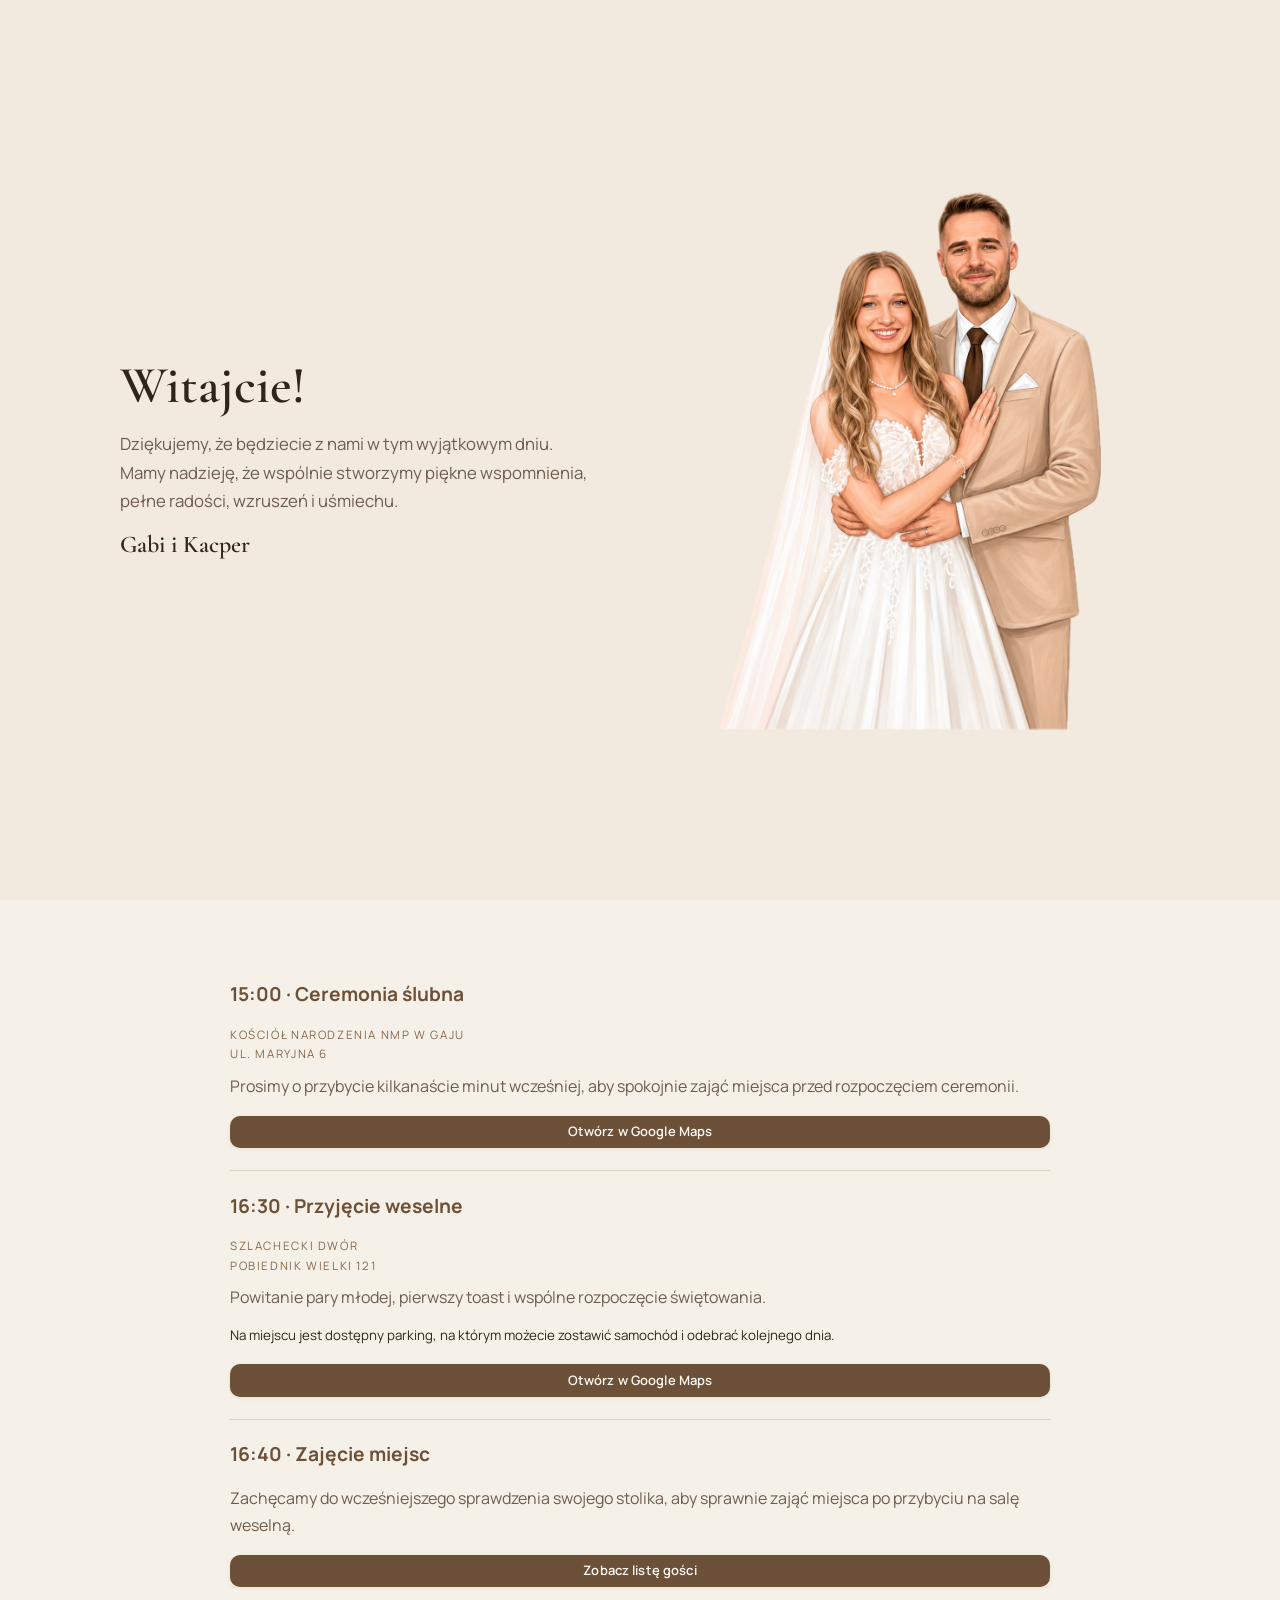
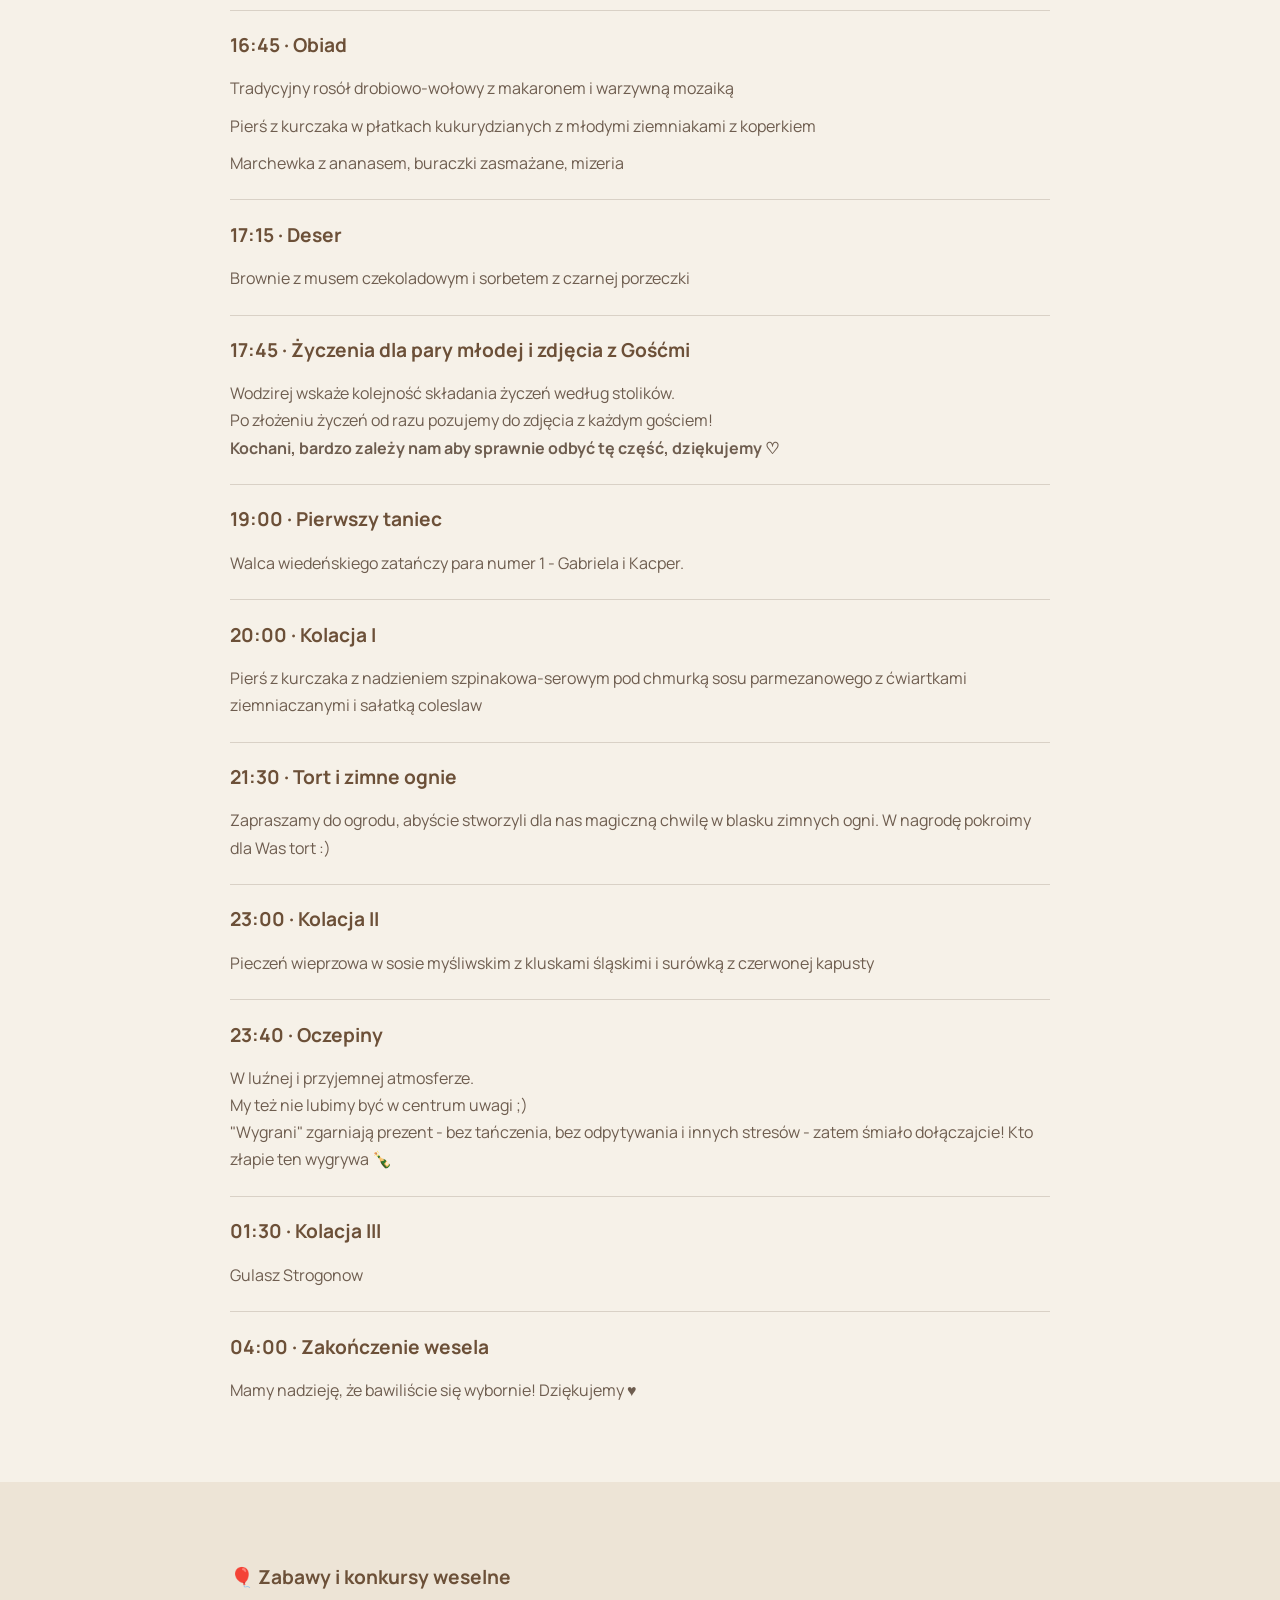
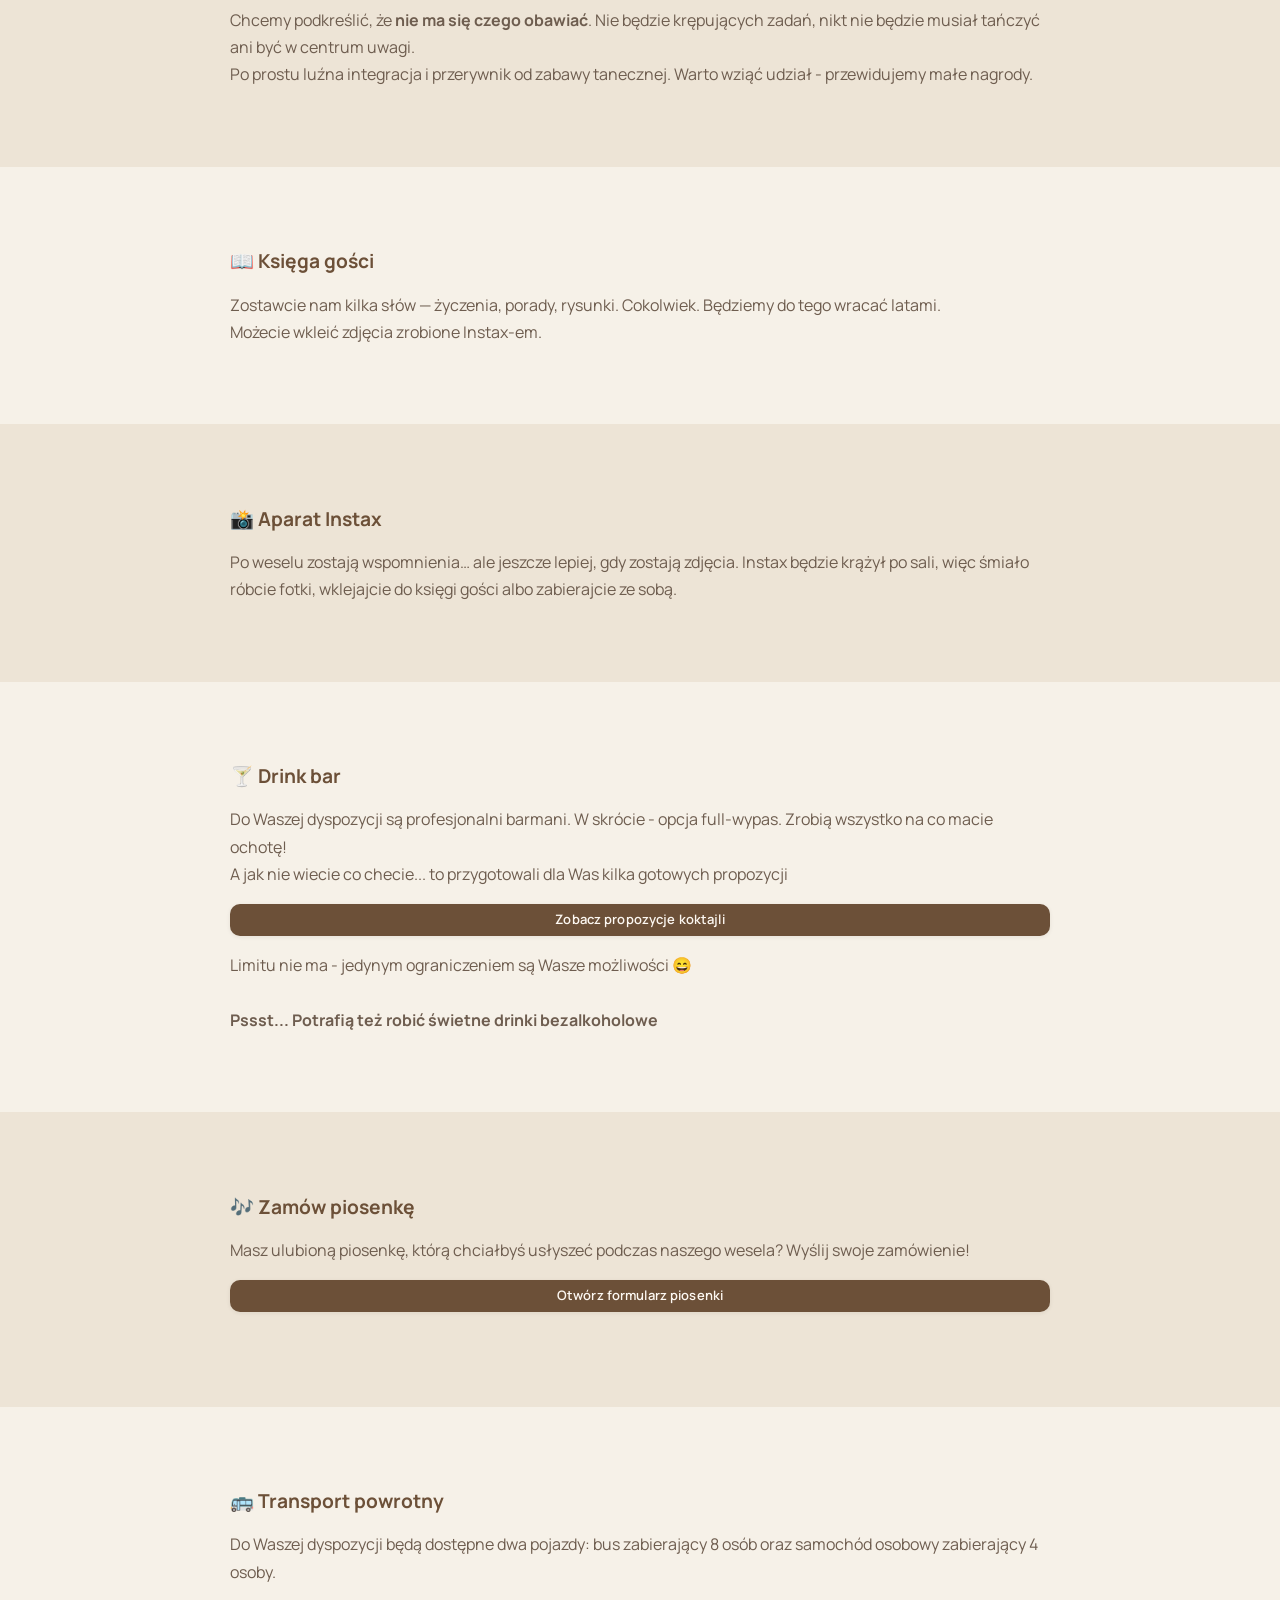
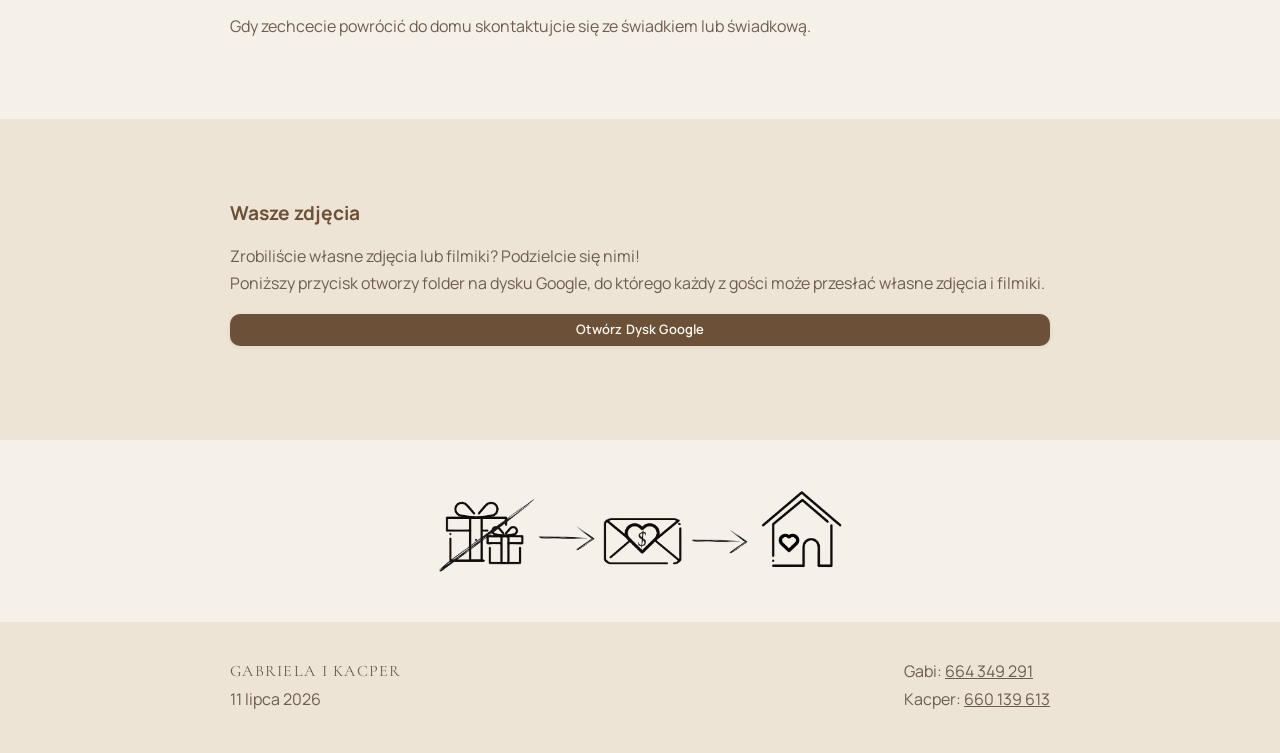
==== commit 33db7c54: "New layout, updated page content" ====
--- a/wip/index.html
+++ b/wip/index.html
@@ -24,495 +24,307 @@
   gtag('config', 'G-9XC9R5BTX1');
 </script>
 
+<!-- ------------ -->
+<!-- TODO: dodać skrypt JS, który ukrywa treść po zakończeniu wesela i pokazuje nową sekcję z podziękowaniami po weselu i info -->
+<!-- TODO: Poprawić style, bo się rozjechały na desktop po zmianach. -->
+<!-- ------------ -->
+
 <body>
   <main id="start">
-    <section class="hero section section-plain">
-      <div class="container hero-grid">
+    <section class="hero hero-home section section-plain" style="min-height: 100vh;">
+      <div class="container hero-grid" style="margin: 0 auto;">
+
         <div class="hero-copy">
-          <p class="eyebrow eyebrow-big">11.07.2026</p>
-          <h1>Gabriela<br />& Kacper</h1>
-          <!-- <h3 class="hero-date">11 lipca 2026</h3> -->
+          <h1>Witajcie!</h1>
+
           <p class="hero-lead">
-            Cieszymy się, że będziecie z nami. Na tej stronie znajdziecie
-            wszystkie najważniejsze informacje organizacyjne dotyczące dnia
-            ślubu i wesela.
+            Dziękujemy, że będziecie z nami w tym wyjątkowym dniu. Mamy nadzieję, że wspólnie stworzymy piękne
+            wspomnienia, pełne radości, wzruszeń i uśmiechu.
           </p>
 
-          <!-- <div class="hero-meta">
-              <div>
-                <span class="meta-label">Data</span>
-                <strong>17 lipca 2026</strong>
-              </div>
-              <div>
-                <span class="meta-label">Ceremonia</span>
-                <strong>15:00</strong>
-              </div>
-              <div>
-                <span class="meta-label">Przyjęcie</span>
-                <strong>17:00</strong>
-              </div>
-            </div> -->
+          <h3 class="hero-date" style="padding-top: 8px; margin-bottom: 0;">Gabi i Kacper</h3>
         </div>
 
-        <div class="hero-visual">
-          <div class="photo-placeholder">
-            <!-- <span>Tu możecie wstawić Wasze zdjęcie</span> -->
-            <img src="./hero.png" alt="Gabriela i Kacper">
+        <div class="hero-visual" style="padding-top: 0;">
+          <div class="photo-placeholder" style="padding: 0; padding-top: 20px;">
+            <img src="./hero2.png" alt="Gabriela i Kacper">
           </div>
         </div>
-      </div>
-    </section>
-
-    <section class="section section-plain" id="miejsca">
-      <div class="container">
-        <div class="section-heading">
-          <p class="eyebrow eyebrow-big">Lokalizacje</p>
-          <!-- <p class="eyebrow">Miejsca</p>
-          <h2>Gdzie się widzimy</h2>
-          <p>
-            Wszystkie lokalizacje z adresami i szybkimi linkami do map.
-          </p> -->
-        </div>
-
-        <div class="place-list">
-          <article class="place-item">
-            <p class="card-kicker">Ceremonia</p>
-            <h3>Kościół Narodzenia NMP w Gaju</h3>
-            <p>ul. Maryjna 6</p>
-            <p class="muted">
-              Ceremonia rozpocznie się o godzinie 15:00.<br />Na miejscu dostępny jest parking.
-            </p>
-            <a class="text-link" href="https://maps.app.goo.gl/iK6evkGp4C9UVR2D7" target="_blank"
-              rel="noreferrer">Otwórz w Google
-              Maps</a>
-          </article>
-
-          <article class="place-item">
-            <p class="card-kicker">Wesele</p>
-            <h3>Szlachecki Dwór</h3>
-            <p>Pobiednik Wielki 121</p>
-            <p class="muted">
-              Przyjęcie weselne rozpocznie się po ceremonii. Obiekt dysponuje
-              dużym parkingiem dla gości.
-            </p>
-            <a class="text-link" href="https://maps.app.goo.gl/eaxrr4HH8CDUh6Kz8" target="_blank"
-              rel="noreferrer">Otwórz w Google
-              Maps</a>
-          </article>
-        </div>
-      </div>
-    </section>
-
-    <section class="section section-tint" id="rozsadzenie-gosci">
-      <div class="container">
-        <div class="section-heading">
-          <p class="eyebrow eyebrow-big">Rozsadzenie gości</p>
-          <!-- <p class="eyebrow">Miejsca</p> -->
-          <!-- <h2>Gdzie się widzimy</h2> -->
-          <p>
-            Zachęcamy do wcześniejszego sprawdzenia swojego stolika, aby sprawnie zająć miejsca po przybyciu na salę
-            weselną.
-          </p>
-          <a class="text-link" href="./lista-gosci.html" rel="noreferrer">Zobacz listę gości</a>
-        </div>
+
       </div>
     </section>
 
     <section class="section section-plain" id="harmonogram">
       <div class="container">
-        <div class="section-heading">
-          <p class="eyebrow eyebrow-big">Plan wydarzenia</p>
-          <!-- <p class="eyebrow">Plan dnia</p> -->
-          <!-- <h2>Plan dnia</h2> -->
-          <!-- <p>
-            Najważniejsze godziny i punkty dnia zebrane w jednym miejscu.
-          </p> -->
-        </div>
-
         <div class="timeline">
-          <!-- <article class="timeline-item">
-            <div class="timeline-time">14:30</div>
-            <div class="timeline-content">
-              <h3>Przyjazd gości</h3>
+          <article class="timeline-item">
+            <p class="eyebrow-big">15:00 · Ceremonia ślubna</p>
+            <p class="eyebrow">Kościół Narodzenia NMP w Gaju<br />ul. Maryjna 6</p>
+
+            <div class="timeline-content">
               <p>
                 Prosimy o przybycie kilkanaście minut wcześniej, aby spokojnie
                 zająć miejsca przed rozpoczęciem ceremonii.
               </p>
             </div>
-          </article> -->
-
-          <article class="timeline-item">
-            <div class="timeline-time">15:00</div>
-            <div class="timeline-content">
-              <h3>Ceremonia ślubna</h3>
+
+            <a class="text-link" href="https://maps.app.goo.gl/iK6evkGp4C9UVR2D7" target="_blank"
+              rel="noreferrer">Otwórz w Google Maps</a>
+          </article>
+
+          <article class="timeline-item">
+            <p class="eyebrow-big">16:30 · Przyjęcie weselne</p>
+            <p class="eyebrow">Szlachecki Dwór<br />Pobiednik Wielki 121</p>
+
+            <div class="timeline-content">
+              <p style="padding-bottom: 10px;">
+                Powitanie pary młodej, pierwszy toast i wspólne rozpoczęcie świętowania.
+              </p>
+              <small>
+                Na miejscu jest dostępny parking, na którym możecie zostawić samochód i odebrać
+                kolejnego dnia.
+              </small>
+            </div>
+
+            <a class="text-link" href="https://maps.app.goo.gl/eaxrr4HH8CDUh6Kz8" target="_blank"
+              rel="noreferrer">Otwórz w Google Maps</a>
+          </article>
+
+          <article class="timeline-item" id="rozsadzenie-gosci">
+            <p class="eyebrow-big">16:40 · Zajęcie miejsc</p>
+
+            <div class="timeline-content">
               <p>
-                Prosimy o przybycie kilkanaście minut wcześniej, aby spokojnie
-                zająć miejsca przed rozpoczęciem ceremonii.
+                Zachęcamy do wcześniejszego sprawdzenia swojego stolika, aby sprawnie zająć miejsca po przybyciu na salę
+                weselną.
               </p>
             </div>
-          </article>
-
-          <article class="timeline-item">
-            <div class="timeline-time">17:00</div>
-            <div class="timeline-content">
-              <h3>Przyjęcie weselne</h3>
-              <p>
-                Powitanie gości, pierwszy toast i wspólne rozpoczęcie
-                świętowania.
-              </p>
-            </div>
-          </article>
-
-          <article class="timeline-item">
-            <div class="timeline-time">17:30</div>
-            <div class="timeline-content">
-              <h3>Obiad</h3>
-              <!-- <p>
-                Serwowane dania główne oraz pierwszy blok atrakcji dla gości.
-              </p> -->
-              <!-- <br /> -->
-              <p class="card-kicker">Menu klasyczne</p>
-              <ul class="detail-list">
-                <li>Rosół z makaronem</li>
-                <li>Kotlet schabowy z ziemniakami i surówka</li>
-              </ul>
+
+            <a class="text-link" href="lista-gosci.html" rel="noreferrer">Zobacz listę gości</a>
+          </article>
+
+          <article class="timeline-item">
+            <p class="eyebrow-big">16:45 · Obiad</p>
+            <div class="timeline-content">
+              <p style="padding-bottom: 10px;">Tradycyjny rosół drobiowo-wołowy z makaronem i warzywną mozaiką</p>
+              <p style="padding-bottom: 10px;">Pierś z kurczaka w płatkach kukurydzianych z młodymi ziemniakami z
+                koperkiem</p>
+              <p>Marchewka z ananasem, buraczki zasmażane, mizeria</p>
+            </div>
+          </article>
+
+          <article class="timeline-item">
+            <p class="eyebrow-big">17:15 · Deser</p>
+            <div class="timeline-content">
+              <p>Brownie z musem czekoladowym i sorbetem z czarnej porzeczki</p>
+            </div>
+          </article>
+
+          <article class="timeline-item">
+            <p class="eyebrow-big">17:45 · Życzenia dla pary młodej i zdjęcia z Gośćmi</p>
+            <div class="timeline-content">
+              <p>Wodzirej wskaże kolejność składania życzeń według stolików.</p>
+              <p>Po złożeniu życzeń od razu pozujemy do zdjęcia z każdym gościem!</p>
+              <p><b>Kochani, bardzo zależy nam aby sprawnie odbyć tę część, dziękujemy ♡</b></p>
+            </div>
+          </article>
+
+          <article class="timeline-item">
+            <p class="eyebrow-big">19:00 · Pierwszy taniec</p>
+            <div class="timeline-content">
+              <p>Walca wiedeńskiego zatańczy para numer 1 - Gabriela i Kacper.</p>
+            </div>
+          </article>
+
+          <article class="timeline-item">
+            <p class="eyebrow-big">20:00 · Kolacja I</p>
+            <div class="timeline-content">
+              <p>Pierś z kurczaka z nadzieniem szpinakowa-serowym pod chmurką sosu parmezanowego z ćwiartkami
+                ziemniaczanymi i sałatką coleslaw</p>
+            </div>
+          </article>
+
+          <article class="timeline-item">
+            <p class="eyebrow-big">21:30 · Tort i zimne ognie</p>
+            <div class="timeline-content">
+              <p>Zapraszamy do ogrodu, abyście stworzyli dla nas magiczną chwilę w blasku zimnych ogni. W nagrodę
+                pokroimy dla Was tort :)</p>
+            </div>
+          </article>
+
+          <article class="timeline-item">
+            <p class="eyebrow-big">23:00 · Kolacja II</p>
+            <div class="timeline-content">
+              <p>Pieczeń wieprzowa w sosie myśliwskim z kluskami śląskimi i surówką z czerwonej kapusty</p>
+            </div>
+          </article>
+
+          <article class="timeline-item">
+            <p class="eyebrow-big">23:40 · Oczepiny</p>
+            <div class="timeline-content">
+              <p>W luźnej i przyjemnej atmosferze.<br />My też nie lubimy być w centrum uwagi ;)<br />"Wygrani"
+                zgarniają prezent - bez tańczenia, bez odpytywania i innych stresów - zatem śmiało dołączajcie! Kto
+                złapie ten wygrywa 🍾</p>
+            </div>
+          </article>
+
+          <article class="timeline-item">
+            <p class="eyebrow-big">01:30 · Kolacja III</p>
+            <div class="timeline-content">
+              <p>Gulasz Strogonow</p>
+            </div>
+          </article>
+
+          <article class="timeline-item">
+            <p class="eyebrow-big">04:00 · Zakończenie wesela</p>
+            <div class="timeline-content">
+              <p>Mamy nadzieję, że bawiliście się wybornie! Dziękujemy ♥</p>
+            </div>
+          </article>
+        </div>
+      </div>
+    </section>
+
+    <section class="section section-tint" id="drinkbar">
+      <div class="container">
+        <article class="timeline-item">
+          <p class="eyebrow-big">🎈 Zabawy i konkursy weselne</p>
+          <div class="timeline-content">
+            <p>Chcemy podkreślić, że <b>nie ma się czego obawiać</b>. Nie będzie krępujących zadań, nikt nie będzie
+              musiał tańczyć ani być w centrum uwagi.</p>
+            <p>Po prostu luźna integracja i przerywnik od zabawy tanecznej. Warto wziąć udział - przewidujemy
+              małe nagrody.</p>
+          </div>
+        </article>
+      </div>
+    </section>
+
+    <section class="section section-plain" id="ksiega">
+      <div class="container">
+        <article class="timeline-item">
+          <p class="eyebrow-big">📖 Księga gości</p>
+          <div class="timeline-content">
+            <p>
+              Zostawcie nam kilka słów — życzenia, porady, rysunki. Cokolwiek. Będziemy do tego wracać latami.
+              <br />Możecie wkleić zdjęcia zrobione Instax-em.
+            </p>
+          </div>
+        </article>
+      </div>
+    </section>
+
+    <section class="section section-tint" id="instax">
+      <div class="container">
+        <article class="timeline-item">
+          <p class="eyebrow-big">📸 Aparat Instax</p>
+          <div class="timeline-content">
+            <p>
+              Po weselu zostają wspomnienia… ale jeszcze lepiej, gdy zostają zdjęcia. Instax będzie krążył po sali,
+              więc śmiało róbcie fotki, wklejajcie do księgi gości albo zabierajcie ze sobą.</p>
+            </p>
+          </div>
+        </article>
+      </div>
+    </section>
+
+    <section class="section section-plain" id="bar">
+      <div class="container">
+        <article class="timeline-item">
+          <p class="eyebrow-big">🍸 Drink bar</p>
+          <div class="timeline-content">
+            <p>
+              Do Waszej dyspozycji są profesjonalni barmani. W skrócie - opcja full-wypas. Zrobią wszystko na co macie
+              ochotę!
+            </p>
+            <p>
+              A jak nie wiecie co checie... to przygotowali dla Was kilka gotowych propozycji
+            </p>
+            <a class="text-link" href="bar.html" rel="noreferrer"
+              style="width:100% !important; margin-top: 16px; margin-bottom: 16px;">Zobacz propozycje koktajli</a>
+
+            <p>
+              Limitu nie ma - jedynym ograniczeniem są Wasze możliwości 😄
+            </p>
+            <br />
+            <p>
+              <b>Pssst... Potrafią też robić świetne drinki bezalkoholowe</b>
+            </p>
+          </div>
+        </article>
+      </div>
+    </section>
+
+    <section class="section section-tint" id="bar">
+      <div class="container">
+        <article class="timeline-item">
+          <p class="eyebrow-big">🎶 Zamów piosenkę</p>
+          <div class="timeline-content">
+            <p>
+              Masz ulubioną piosenkę, którą chciałbyś usłyszeć podczas naszego wesela? Wyślij swoje
+              zamówienie!
+            </p>
+            <p>
+              <a class="text-link"
+                href="https://docs.google.com/forms/d/e/1FAIpQLScF7y3KT-VjcS9b-GWpVc8Su-jjXZ0U1MRwMGC3TjTWs-jWpg/viewform?usp=header"
+                target="_blank" rel="noreferrer"
+                style="width:100% !important; margin-top: 16px; margin-bottom: 16px;">Otwórz
+                formularz piosenki</a>
+            </p>
+          </div>
+        </article>
+      </div>
+    </section>
+
+    <section class="section section-plain" id="instax">
+      <div class="container">
+        <article class="timeline-item">
+          <p class="eyebrow-big">🚌 Transport powrotny</p>
+          <div class="timeline-content">
+            <p>
+              Do Waszej dyspozycji będą dostępne dwa pojazdy: bus zabierający 8 osób oraz samochód osobowy zabierający 4
+              osoby.
+            </p>
+            <br />
+            <p>
+              Gdy zechcecie powrócić do domu skontaktujcie się ze świadkiem lub świadkową.
+            </p>
+          </div>
+        </article>
+      </div>
+    </section>
+
+    <section class="section section-tint" id="bar">
+      <div class="container">
+        <article class="timeline-item">
+          <p class="eyebrow-big">Wasze zdjęcia</p>
+          <div class="timeline-content">
+            <p>
+              Zrobiliście własne zdjęcia lub filmiki? Podzielcie się nimi!
               <br />
-              <p class="card-kicker">Menu wegetariańskie</p>
-              <ul class="detail-list">
-                <li>Krem z brokułów</li>
-                <li>Kotlet z ciecierzycy z frytkami i surówka</li>
-              </ul>
-              <br />
-              <p class="card-kicker">Dla dzieci</p>
-              <ul class="detail-list">
-                <li>Zupka pomidorowa</li>
-                <li>Nuggetsy drobiowe z frytkami i marchewką</li>
-              </ul>
-            </div>
-          </article>
-
-          <article class="timeline-item">
-            <div class="timeline-time">18:00</div>
-            <div class="timeline-content">
-              <h3>Składanie życzeń</h3>
-              <p>
-                Kolejność składania życzeń według stolików.
-              </p>
-            </div>
-          </article>
-
-          <article class="timeline-item">
-            <div class="timeline-time">18:45</div>
-            <div class="timeline-content">
-              <h3>Pierwszy taniec</h3>
-              <p>
-                Walca wiedeńskiego zatańczy para numer 1 - Gabriela i Kacper.
-              </p>
-            </div>
-          </article>
-
-          <article class="timeline-item">
-            <div class="timeline-time">19:45</div>
-            <div class="timeline-content">
-              <h3>Ciepły posiłek</h3>
-              <!-- <p>
-                Serwowane dania główne oraz pierwszy blok atrakcji dla gości.
-              </p> -->
-              <br />
-              <p class="card-kicker">Menu klasyczne</p>
-              <ul class="detail-list">
-                <li>Krem z kalafiora</li>
-                <li>Polędwiczki wieprzowe w sosie borowikowym</li>
-              </ul>
-              <br />
-              <p class="card-kicker">Menu wegetariańskie</p>
-              <ul class="detail-list">
-                <li>Krem z cebuli</li>
-                <li>Klopsiki wegański</li>
-              </ul>
-              <br />
-              <p class="card-kicker">Dla dzieci</p>
-              <ul class="detail-list">
-                <li>Zupa warzywna</li>
-                <li>Naleśniki z bitą śmietaną i owocami</li>
-              </ul>
-            </div>
-          </article>
-
-          <article class="timeline-item">
-            <div class="timeline-time">22:00</div>
-            <div class="timeline-content">
-              <h3>Zabawy weselne</h3>
-              <p>
-                Luźne, fajne zabawy, które mają być dodatkiem do dobrej imprezy – a nie obowiązkiem.
-              </p>
-              <br />
-              <p>
-                👉 Nie będzie żenujących konkursów<br />
-                👉 Nikt nie będzie do niczego zmuszany<br />
-                👉 Nie trzeba tańczyć z nieznajomymi, przebierać się ani robić nic „pod publiczkę”
-              </p>
-              <br />
-              <p>
-                Dla chętnych przewidujemy nagrody rzeczowe dla zwycięzców, więc czasem opłaca się spróbować 😉
-              </p>
-              <br />
-              <p>
-                <b>🧠 Quiz weselny</b><br />
-                Lekki quiz o Parze Młodej, weselnych ciekawostkach albo totalnie luźnych tematach. Bez kompromitacji, za
-                to z humorem i nagrodami.
-              </p>
-              <br />
-              <p>
-                <b>🏆 Mini-konkursy</b><br />
-                Krótkie, szybkie zabawy, w których można wziąć udział bez wychodzenia z parkietu i bez presji. Kto chce,
-                ten gra.
-              </p>
-            </div>
-          </article>
-
-          <article class="timeline-item">
-            <div class="timeline-time">00:00</div>
-            <div class="timeline-content">
-              <h3>Tort</h3>
-              <p>
-                O północy zapraszamy na tort weselny. Oczywiście najpierw musimy go pokroić :)
-              </p>
-            </div>
-          </article>
-
-          <article class="timeline-item">
-            <div class="timeline-time">00:30</div>
-            <div class="timeline-content">
-              <h3>Zimne ognie</h3>
-              <p>
-                Zapraszamy na zewnątrz, abyście stworzyli dla nas magiczną chwilę w blasku zimnych ogni.
-              </p>
-            </div>
-          </article>
-
-          <article class="timeline-item">
-            <div class="timeline-time">01:00</div>
-            <div class="timeline-content">
-              <h3>Oczepiny</h3>
-              <p>
-                W luźnej i przyjemnej atmosferze.<br />My też nie lubimy być w centrum uwagi ;)<br />"Wygrani" zgarniają
-                prezent - bez tańczenia, bez odpytywania i innych stresów - zatem śmiało dołączajcie! Kto złapie ten
-                wygrywa 🍾
-              </p>
-            </div>
-          </article>
-        </div>
-      </div>
-    </section>
-
-    <section class="section section-tint" id="drinkbar">
-      <div class="container">
-        <div class="section-heading">
-          <p class="eyebrow eyebrow-big">Atrakcje</p>
-
-          <p>
-            <b>📸 Aparat Instax w obiegu</b>
-            <br />
-            Po weselu zostają wspomnienia… ale jeszcze lepiej, gdy zostają zdjęcia. Instax będzie krążył między gośćmi,
-            więc śmiało róbcie fotki, przyklejajcie do księgi gości albo zabierajcie ze sobą.
-          </p>
-          <br />
-          <p>
-            <b>📖 Księga gości</b>
-            <br />
-            Zostawcie nam kilka słów — życzenia, porady, rysunki. Cokolwiek. Będziemy do tego wracać
-            latami. Możecie wkleić zdjęcia zrobione Instax-em :)
-          </p>
-          <br />
-          <p>
-            <b>🧁 Słodki stół</b>
-            <br />
-            Jeśli dopadnie Was ochota na coś słodkiego, wpadajcie tutaj. Ciasta, desery, małe słodkie bomby — pełna
-            dyspensa cukrowa.
-          </p>
-          <br />
-          <p>
-            <b>🥨 Stół z przekąskami</b>
-            <br />
-            Dla tych, którzy lubią podjadać między tańcami. Wędliny, sery, chrupiące rzeczy — same proste, dobre
-            klasyki.
-          </p>
-          <br />
-          <p>
-            <b>🍕 Pizza z pieca opalanego drewnem</b>
-            <br />
-            Tak, będzie prawdziwa pizza robiona na miejscu. Prosto z pieca, pachnąca dymem i gotowa do zniknięcia w
-            kilka sekund.
-          </p>
-          <br />
-          <p>
-            <b>🧘‍♂️ Strefa chill w ogródku</b>
-            <br />
-            Jeśli chcecie na chwilę odpocząć od muzyki, złapać oddech, pogadać albo po prostu posiedzieć w spokoju —
-            ogródek jest do Waszej dyspozycji.
-          </p>
-
-        </div>
-
-      </div>
-      </div>
-    </section>
-
-    <section class="section section-plain" id="drinkbar">
-      <div class="container">
-        <div class="section-heading">
-          <p class="eyebrow eyebrow-big">Drink bar</p>
-          <p>
-            Do Waszej dyspozycji są profesjonalni barmani, którzy przygotowali dla Was <b>8 koktajli alkoholowych</b>
-            oraz <b>3 koktajle bez alkoholu</b> - również dla najmłodszych!.
-          </p>
-          <h4>
-            Możecie również poprosić o dowolny drink spoza karty :)
-          </h4>
-          <h4>ALKOHOLOWE</h4>
-          <p class="card-kicker card-kicker-medium">Pornstar martini</p>
-          <small>%, marakuja, limonka, prosecco wanilia</small>
-          <br />
-          <p class="card-kicker card-kicker-medium">ROYAL MOJITO</p>
-          <small>%, mięta, limonka, słodycz, prosecco</small>
-          <br />
-          <p class="card-kicker card-kicker-medium">WHISKY SOUR</p>
-          <small>%, limonka, słodycz, angustura, białko</small>
-          <br />
-          <p class="card-kicker card-kicker-medium">APEROL SPRITZ</p>
-          <small>%, prosecco, woda gazowana, pomarańcza</small>
-          <br />
-          <p class="card-kicker card-kicker-medium">ELDER FLOWER COLLINS</p>
-          <small>%, limonka, kordiał biały bez, soda</small>
-          <br />
-          <p class="card-kicker card-kicker-medium">CAIPIROSKA</p>
-          <small>%, pomarańcza, kordiał, limonka</small>
-          <br />
-          <p class="card-kicker card-kicker-medium">CRACOW MULE</p>
-          <small>%, limonka, imbir, bitter</small>
-          <br />
-          <p class="card-kicker card-kicker-medium">WILD FIZZ</p>
-          <small>%, truskawka, pomarańcza, wild tonik</small>
-
-          <h4>BEZALKOHOLOWE</h4>
-          <p class="card-kicker card-kicker-medium">CUCUMBER FRESH</p>
-          <small>czarny bez, ogórek, limonka, soda</small>
-          <br />
-          <p class="card-kicker card-kicker-medium">STRAWBERRY MOJITO</p>
-          <small>mięta, limonka, truskawka, soda</small>
-          <br />
-          <p class="card-kicker card-kicker-medium">ELITE LEMONADE</p>
-          <small>cytrusy, słodycz, soda</small>
-        </div>
-
-      </div>
-      </div>
-    </section>
-
-    <section class="section section-tint" id="informacje">
-      <div class="container">
-        <div class="section-heading">
-          <p class="eyebrow eyebrow-big">Transport</p>
-          <!-- <p class="eyebrow">Informacje dla gości</p> -->
-          <!-- <h2>Noclegi, transport i atrakcje</h2> -->
-          <!-- <p>
-            Krótkie sekcje z najważniejszymi informacjami organizacyjnymi.
-          </p> -->
-        </div>
-
-        <div class="simple-columns">
-          <article class="simple-block">
-            <p class="card-kicker">Przejazd na salę weselną</p>
-            <!-- <h3>Przejazd na salę weselną</h3> -->
-            <p>
-              Dla chętnych będzie dostępny autokar z kościoła na salę weselną.
-            </p>
-            <!-- <p class="muted">
-              Check-in od 14:00, śniadanie dostępne następnego dnia od 8:00.
-            </p> -->
-          </article>
-
-          <article class="simple-block">
-            <p class="card-kicker">Powrót do domu</p>
-            <!-- <h3>Dojazd i powroty</h3> -->
-            <p>
-              Do Waszej dyspozycji będzie kierowca 6-osobowego mini busa wykonujący nocne kursy powrotne po zakończeniu
-              zabawy. Skontaktujcie się z nim gdy zechcecie wrócić do domu.
-            </p>
-            <br />
-            <p class="muted">
-              Kierowca Łukasz | 505 606 707
-            </p>
-          </article>
-        </div>
-      </div>
-    </section>
-
-    <section class="section section-plain" id="informacje">
-      <div class="container">
-        <div class="section-heading">
-          <p class="eyebrow eyebrow-big">Zamów piosenkę</p>
-        </div>
-
-        <div class="simple-columns">
-          <article class="simple-block">
-            <p class="muted">Masz ulubioną piosenkę, którą chciałbyś usłyszeć podczas naszego wesela? Wyślij swoje
-              zamówienie!</p>
-            <br />
-            <p>
-              Poniższy przycisk otworzy formularz, w którym podajecie swoje imię oraz tytuł kawałka, który checie usłyszeć.
-            </p>
-            <a class="text-link"
-              href="https://docs.google.com/forms/d/e/1FAIpQLScF7y3KT-VjcS9b-GWpVc8Su-jjXZ0U1MRwMGC3TjTWs-jWpg/viewform?usp=header"
-              target="_blank" rel="noreferrer">Otwórz formularz</a>
-          </article>
-        </div>
-      </div>
-    </section>
-
-    <section class="section section-tint" id="informacje">
-      <div class="container">
-        <div class="section-heading">
-          <p class="eyebrow eyebrow-big">Wasze zdjęcia</p>
-        </div>
-
-        <div class="simple-columns">
-          <article class="simple-block">
-            <p class="muted">
-              Zrobiliście własne zdjęcia lub filmiki? Podzielcie się nimi! </p>
-            <br />
-            <p>
               Poniższy przycisk otworzy folder na dysku Google, do którego każdy z gości może przesłać własne zdjęcia i
               filmiki.
             </p>
-            <a class="text-link"
-              href="https://drive.google.com/drive/folders/1z8r4OT8mo3P-0a9zrAPdYH2qPw1SjypY?usp=share_link"
-              target="_blank" rel="noreferrer">Otwórz Dysk Google</a>
-          </article>
-        </div>
-      </div>
-    </section>
-
-    <section class="section section-plain" id="informacje">
-      <div class="container">
-        <div class="section-heading">
-          <p class="eyebrow eyebrow-big">Prezenty</p>
-        </div>
-
-        <div class="simple-columns">
-          <article class="simple-block">
-            <p class="muted">
-              Największym prezentem jest Wasza obecność!
-            </p>
-            <br />
-            <p>
-              Jeśli jednak macie ochotę nas czymś obdarować, zamiast kwiatów chętnie przyjmiemy zdrapkę lub kupon do
-              Lotto — może uda nam się trafić wspólne marzenia!
-            </p>
-
-          </article>
-        </div>
+            <p>
+              <a class="text-link"
+                href="https://drive.google.com/drive/folders/1z8r4OT8mo3P-0a9zrAPdYH2qPw1SjypY?usp=share_link"
+                target="_blank" rel="noreferrer"
+                style="width:100% !important; margin-top: 16px; margin-bottom: 16px;">Otwórz Dysk
+                Google</a>
+            </p>
+          </div>
+        </article>
+      </div>
+    </section>
+
+    <section class="section section-plain" id="instax" style="padding: 0;">
+      <div class="container">
+        <article class="timeline-item">
+          <div class="timeline-content">
+            <img class="gift-image" src="prezenty.png"
+              alt="Największym prezentem jest Wasza obecność! Jeśli jednak macie ochotę nas czymś obdarować, zamiast kwiatów chętnie przyjmiemy zdrapkę lub kupon do Lotto — może uda nam się trafić wspólne marzenia!"
+              style="padding: 0 40px;" />
+          </div>
+        </article>
       </div>
     </section>
   </main>
--- a/wip/styles.css
+++ b/wip/styles.css
@@ -121,7 +121,7 @@
 }
 
 .hero-lead {
-  max-width: 28rem;
+  /* max-width: 28rem; */
   margin-top: 1rem;
   font-size: 1rem;
 }
@@ -153,11 +153,6 @@
 }
 
 .photo-placeholder {
-  aspect-ratio: 4 / 5;
-  border-radius: var(--radius);
-  background:
-    linear-gradient(140deg, rgba(135, 104, 75, 0.12), rgba(255, 255, 255, 0.22)),
-    linear-gradient(180deg, #d8c5ae 0%, #bea07f 100%);
   display: grid;
   place-items: center;
   text-align: center;
@@ -175,6 +170,10 @@
   background: var(--bg);
 }
 
+.footer-plain {
+  background: var(--bg) !important;
+}
+
 .section-tint {
   background: var(--bg-alt);
 }
@@ -186,12 +185,7 @@
 }
 
 .section-heading {
-  max-width: 32rem;
   margin-bottom: 1.75rem;
-}
-
-.section-heading.narrow {
-  max-width: 28rem;
 }
 
 .section-heading p {
@@ -205,11 +199,15 @@
 
 .timeline-item {
   display: grid;
-  grid-template-columns: 4.4rem 1fr;
-  gap: 1rem;
+  grid-template-columns: 1fr;
+  gap: 0.35rem;
   align-items: start;
   padding: 0.9rem 0;
   border-top: 1px solid var(--line);
+}
+
+.timeline-item:first-child {
+  border-top: none;
 }
 
 .timeline-time {
@@ -232,21 +230,57 @@
 .simple-block:not(:last-child),
 .faq-item {
   padding: 0.15rem 0 1.1rem;
-  border-bottom: 1px solid var(--line);
+}
+
+.guest-table-card {
+  text-align: center;
+}
+
+@media (min-width: 761px) {
+  .guest-table-card {
+    text-align: left;
+  }
 }
 
 .text-link {
-  display: inline-block;
-  margin-top: 0.8rem;
-  color: var(--accent-dark);
+  display: inline-flex;
+  align-items: center;
+  justify-content: center;
+  margin-top: 0.65rem;
+  padding: 0.4rem 0.85rem;
+  border-radius: 10px;
+  background: var(--accent-dark);
+  color: #fdf8f2;
   font-weight: 600;
-  text-decoration-thickness: 1px;
+  font-size: 0.8125rem;
+  line-height: 1.35;
+  text-decoration: none;
+  letter-spacing: 0.01em;
+  border: 1px solid transparent;
+  box-shadow: 0 1px 4px rgba(48, 37, 29, 0.08);
+  transition: background 0.16s ease, box-shadow 0.16s ease;
+}
+
+.text-link:hover {
+  background: var(--accent);
+  color: #fff;
+  box-shadow: 0 2px 8px rgba(48, 37, 29, 0.12);
+}
+
+.text-link:focus-visible {
+  outline: 2px solid var(--accent);
+  outline-offset: 2px;
+}
+
+.text-link:active {
+  box-shadow: 0 1px 3px rgba(48, 37, 29, 0.1);
 }
 
 .detail-list {
   margin: 0.35rem 0 0;
   padding-left: 1.1rem;
   color: var(--muted);
+  list-style: outside circle;
 }
 
 .detail-list li+li {
@@ -274,22 +308,22 @@
   color: var(--muted);
 }
 
-@media (min-width: 760px) {
-
-  .hero-grid,
-  .place-list,
-  .simple-columns,
-  .faq-list {
-    grid-template-columns: repeat(2, minmax(0, 1fr));
-  }
-
-  .simple-columns {
-    grid-template-columns: repeat(3, minmax(0, 1fr));
-  }
-
-  .hero-grid {
-    grid-template-columns: 1fr 0.9fr;
-    gap: 3rem;
+@media (min-width: 761px) {
+  .section {
+    padding: 3.75rem 0;
+  }
+
+  .timeline {
+    gap: 0.25rem;
+  }
+
+  .timeline-item {
+    padding: 1.15rem 0;
+  }
+
+  .timeline-content .text-link {
+    width: auto !important;
+    display: inline-flex;
   }
 
   .footer-shell {
@@ -297,6 +331,86 @@
     align-items: end;
     padding-top: 0.25rem;
   }
+
+  .gift-image {
+    max-width: 28rem;
+    margin-inline: auto;
+    padding: 0 !important;
+  }
+}
+
+@media (min-width: 761px) and (max-width: 899px) {
+  .hero-home .hero-grid {
+    max-width: 34rem;
+    margin-inline: auto;
+    text-align: center;
+  }
+
+  .hero-home .hero-visual {
+    max-width: 22rem;
+    margin-inline: auto;
+  }
+
+  .hero-home .hero-lead {
+    margin-inline: auto;
+  }
+}
+
+@media (min-width: 900px) {
+  .hero-home .container {
+    width: min(calc(100% - 4rem), 980px);
+  }
+
+  .hero-home.section-plain {
+    display: flex;
+    flex-direction: column;
+    justify-content: center;
+    padding-top: 2.5rem;
+    padding-bottom: 2.5rem;
+  }
+
+  .hero-home .hero-grid {
+    grid-template-columns: 1.05fr 0.95fr;
+    gap: clamp(2.5rem, 5vw, 4.5rem);
+    align-items: center;
+    width: 100%;
+    max-width: none;
+    margin-inline: 0;
+    text-align: left;
+  }
+
+  .hero-home .hero-lead {
+    max-width: 30rem;
+    font-size: 1.05rem;
+    margin-inline: 0;
+  }
+
+  h1 {
+    font-size: clamp(3.25rem, 4vw, 4.25rem);
+  }
+
+  .hero-home .hero-visual {
+    max-width: none;
+    margin-inline: 0;
+  }
+
+  .hero-home .hero-visual .photo-placeholder img {
+    width: 100%;
+    max-height: min(72vh, 540px);
+    object-fit: contain;
+    object-position: center bottom;
+    margin-inline: auto;
+  }
+}
+
+@media (min-width: 1100px) {
+  :root {
+    --container: 820px;
+  }
+
+  .hero-home .container {
+    width: min(calc(100% - 5rem), 1040px);
+  }
 }
 
 @media (max-width: 760px) {
@@ -318,4 +432,10 @@
   .timeline-time {
     font-size: 0.95rem;
   }
+
+  .place-item:not(:last-child),
+  .simple-block:not(:last-child),
+  .faq-item {
+    border-bottom: 1px solid var(--line);
+  }
 }
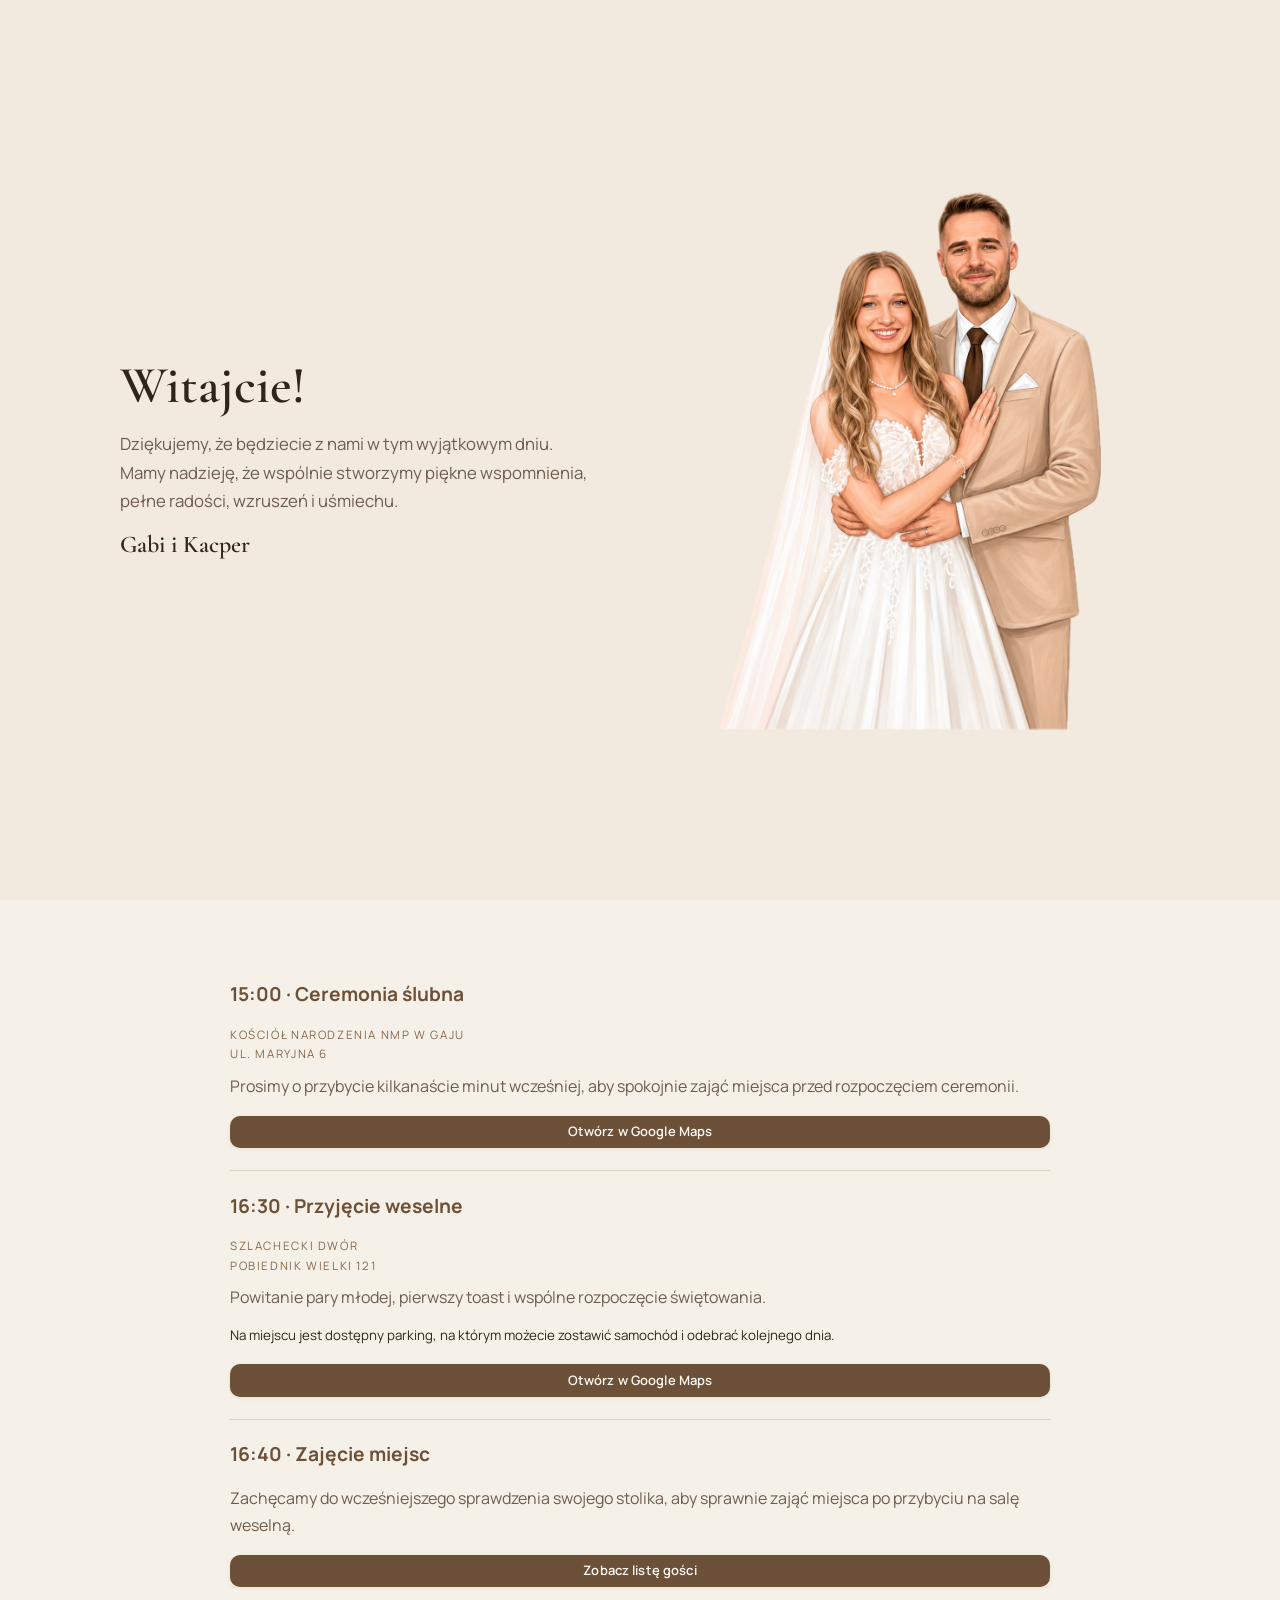
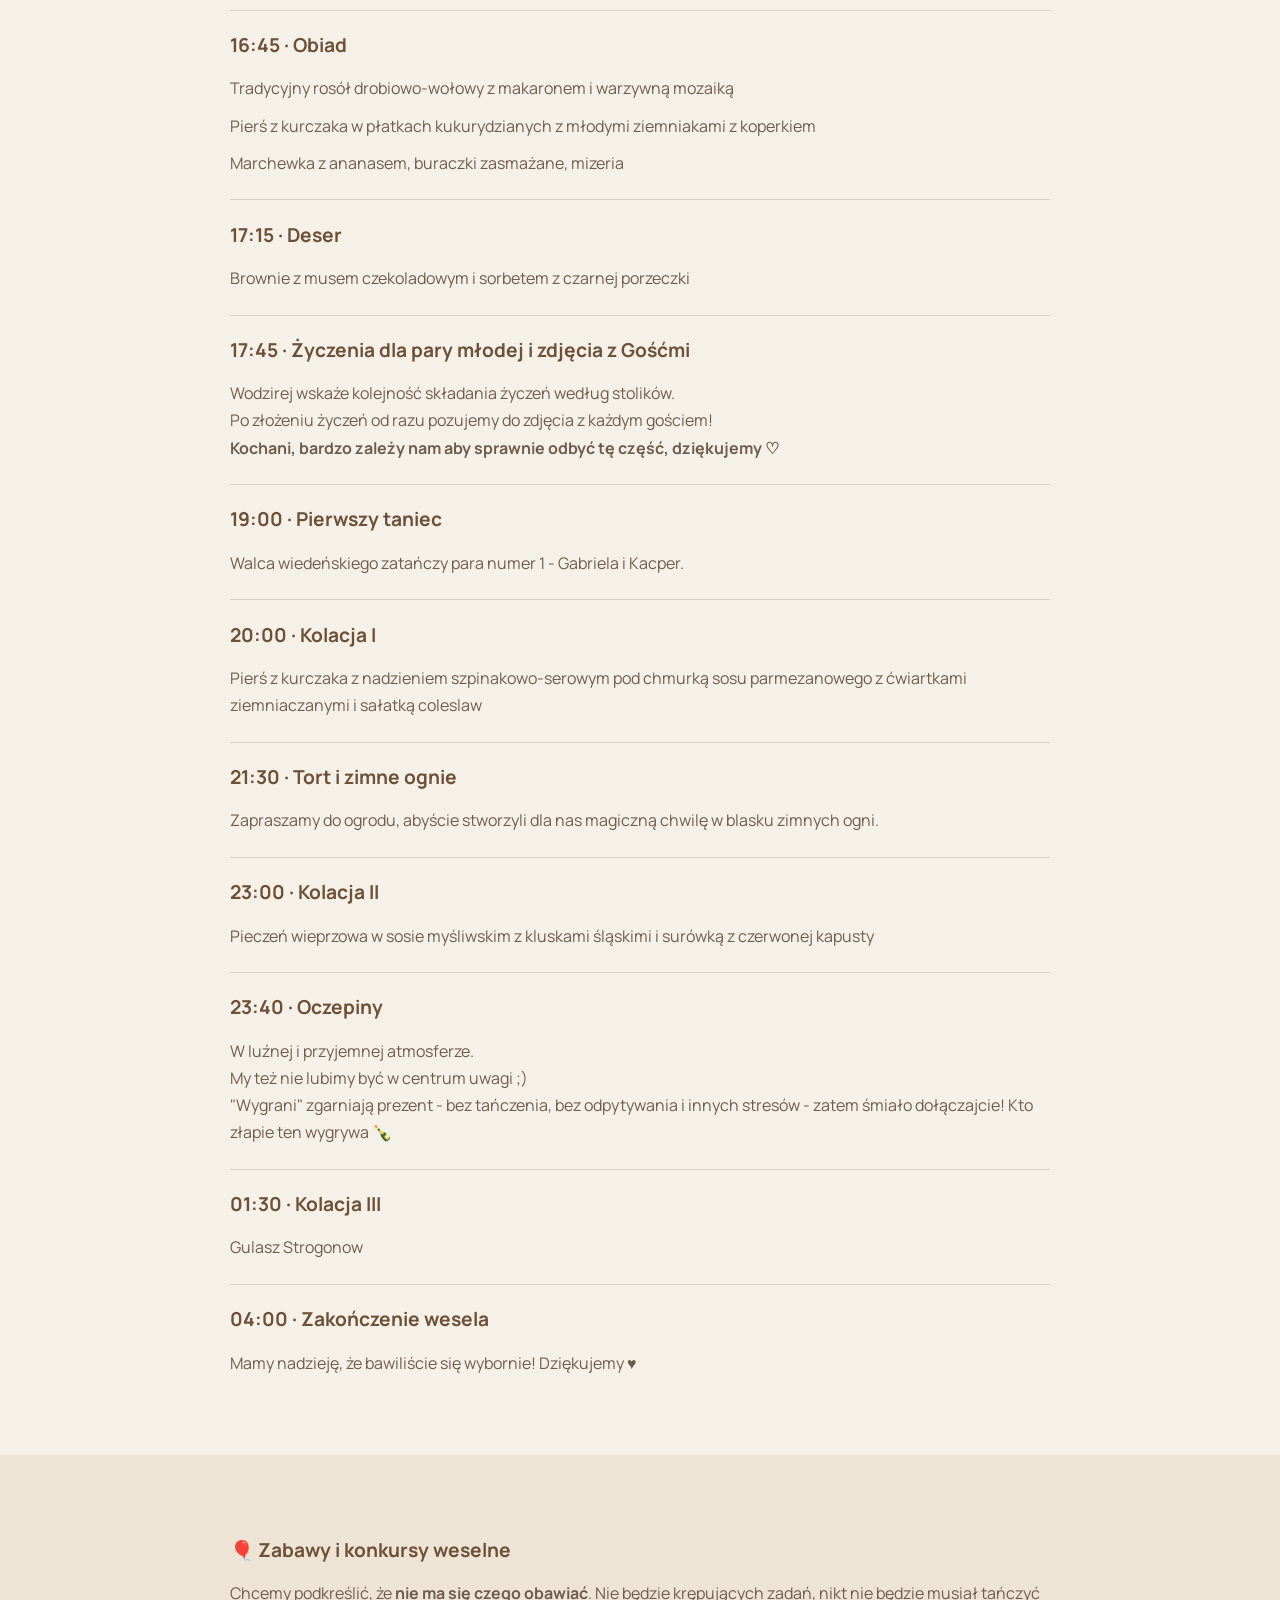
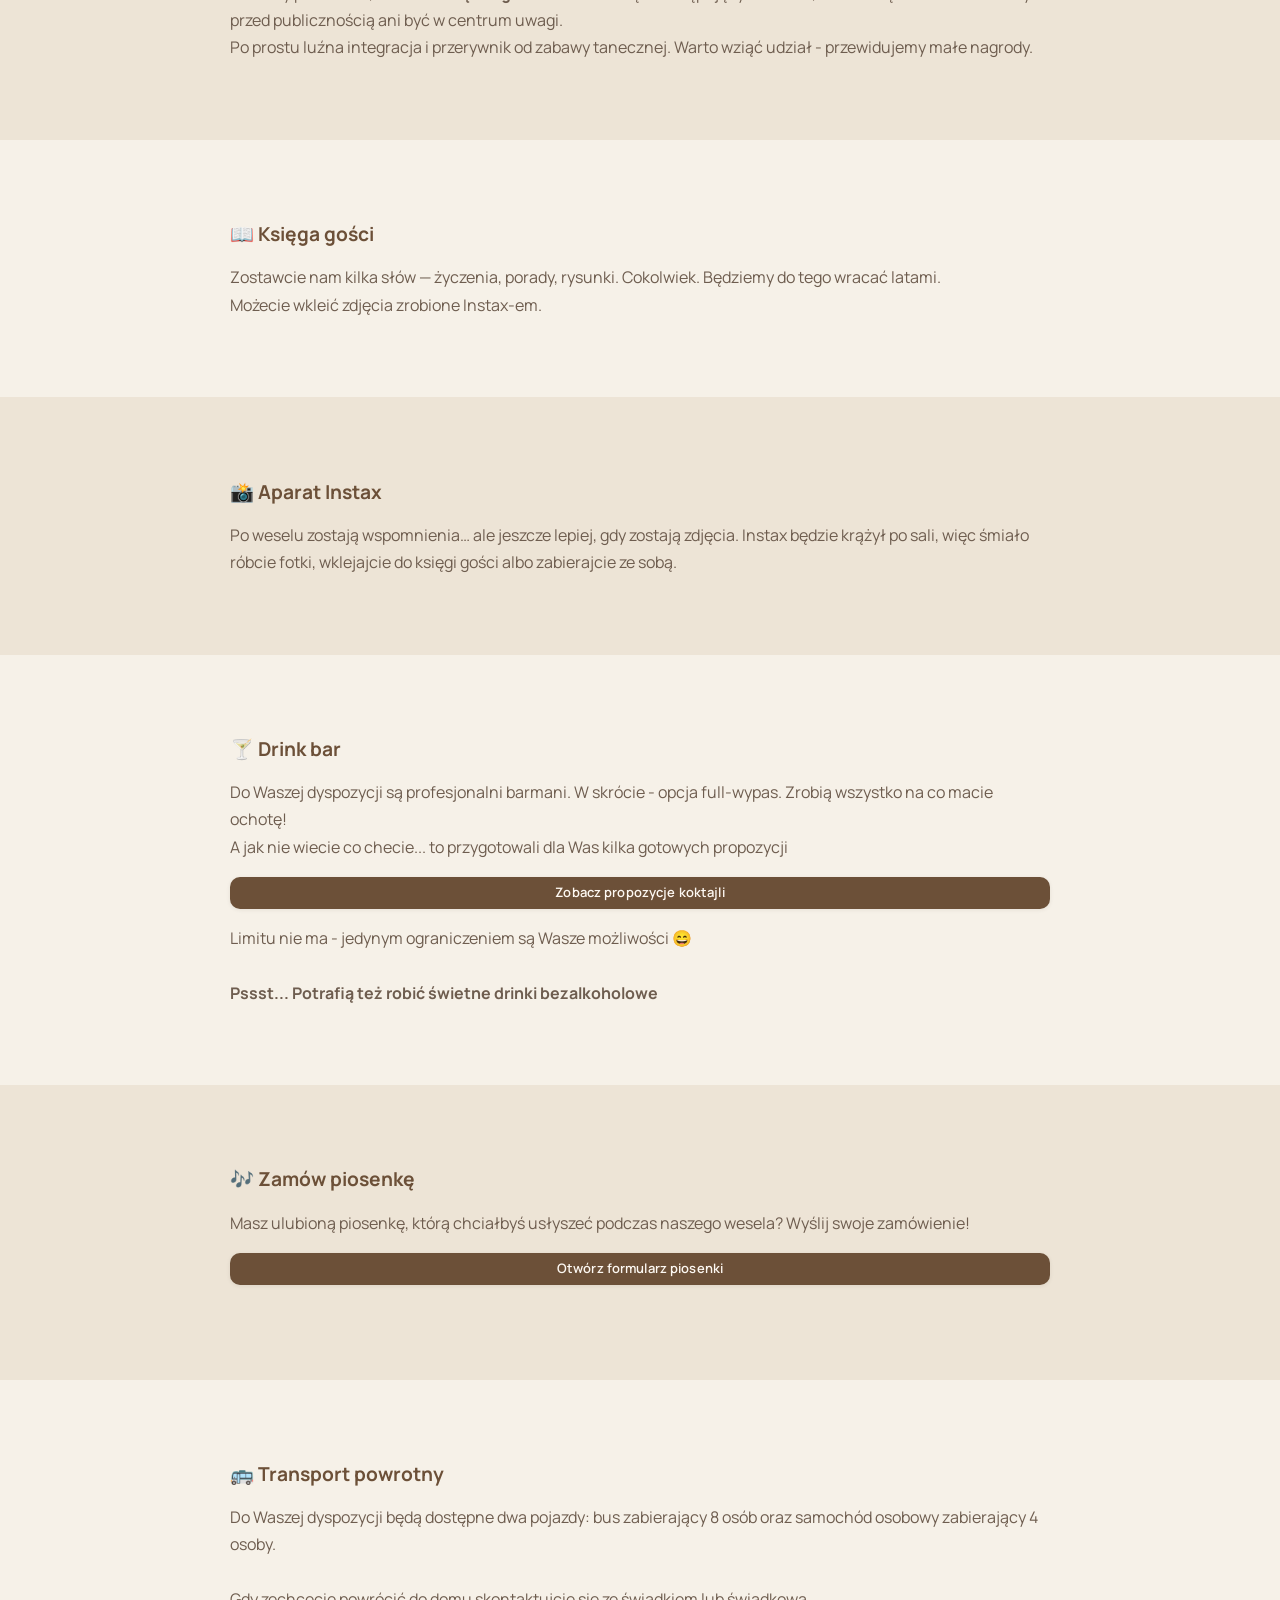
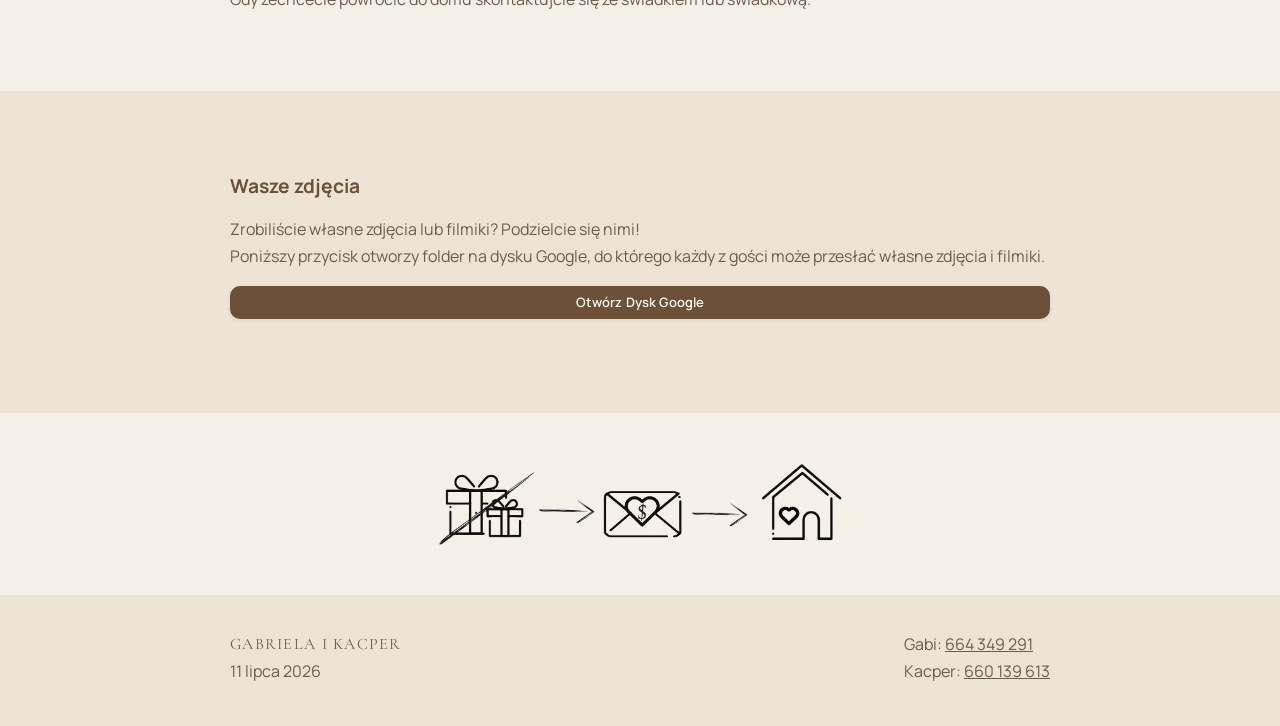
==== commit 149d72cd: "Updated text" ====
--- a/wip/index.html
+++ b/wip/index.html
@@ -139,7 +139,7 @@
           <article class="timeline-item">
             <p class="eyebrow-big">20:00 · Kolacja I</p>
             <div class="timeline-content">
-              <p>Pierś z kurczaka z nadzieniem szpinakowa-serowym pod chmurką sosu parmezanowego z ćwiartkami
+              <p>Pierś z kurczaka z nadzieniem szpinakowo-serowym pod chmurką sosu parmezanowego z ćwiartkami
                 ziemniaczanymi i sałatką coleslaw</p>
             </div>
           </article>
@@ -147,8 +147,7 @@
           <article class="timeline-item">
             <p class="eyebrow-big">21:30 · Tort i zimne ognie</p>
             <div class="timeline-content">
-              <p>Zapraszamy do ogrodu, abyście stworzyli dla nas magiczną chwilę w blasku zimnych ogni. W nagrodę
-                pokroimy dla Was tort :)</p>
+              <p>Zapraszamy do ogrodu, abyście stworzyli dla nas magiczną chwilę w blasku zimnych ogni.</p>
             </div>
           </article>
 
@@ -191,7 +190,7 @@
           <p class="eyebrow-big">🎈 Zabawy i konkursy weselne</p>
           <div class="timeline-content">
             <p>Chcemy podkreślić, że <b>nie ma się czego obawiać</b>. Nie będzie krępujących zadań, nikt nie będzie
-              musiał tańczyć ani być w centrum uwagi.</p>
+              musiał tańczyć przed publicznością ani być w centrum uwagi.</p>
             <p>Po prostu luźna integracja i przerywnik od zabawy tanecznej. Warto wziąć udział - przewidujemy
               małe nagrody.</p>
           </div>
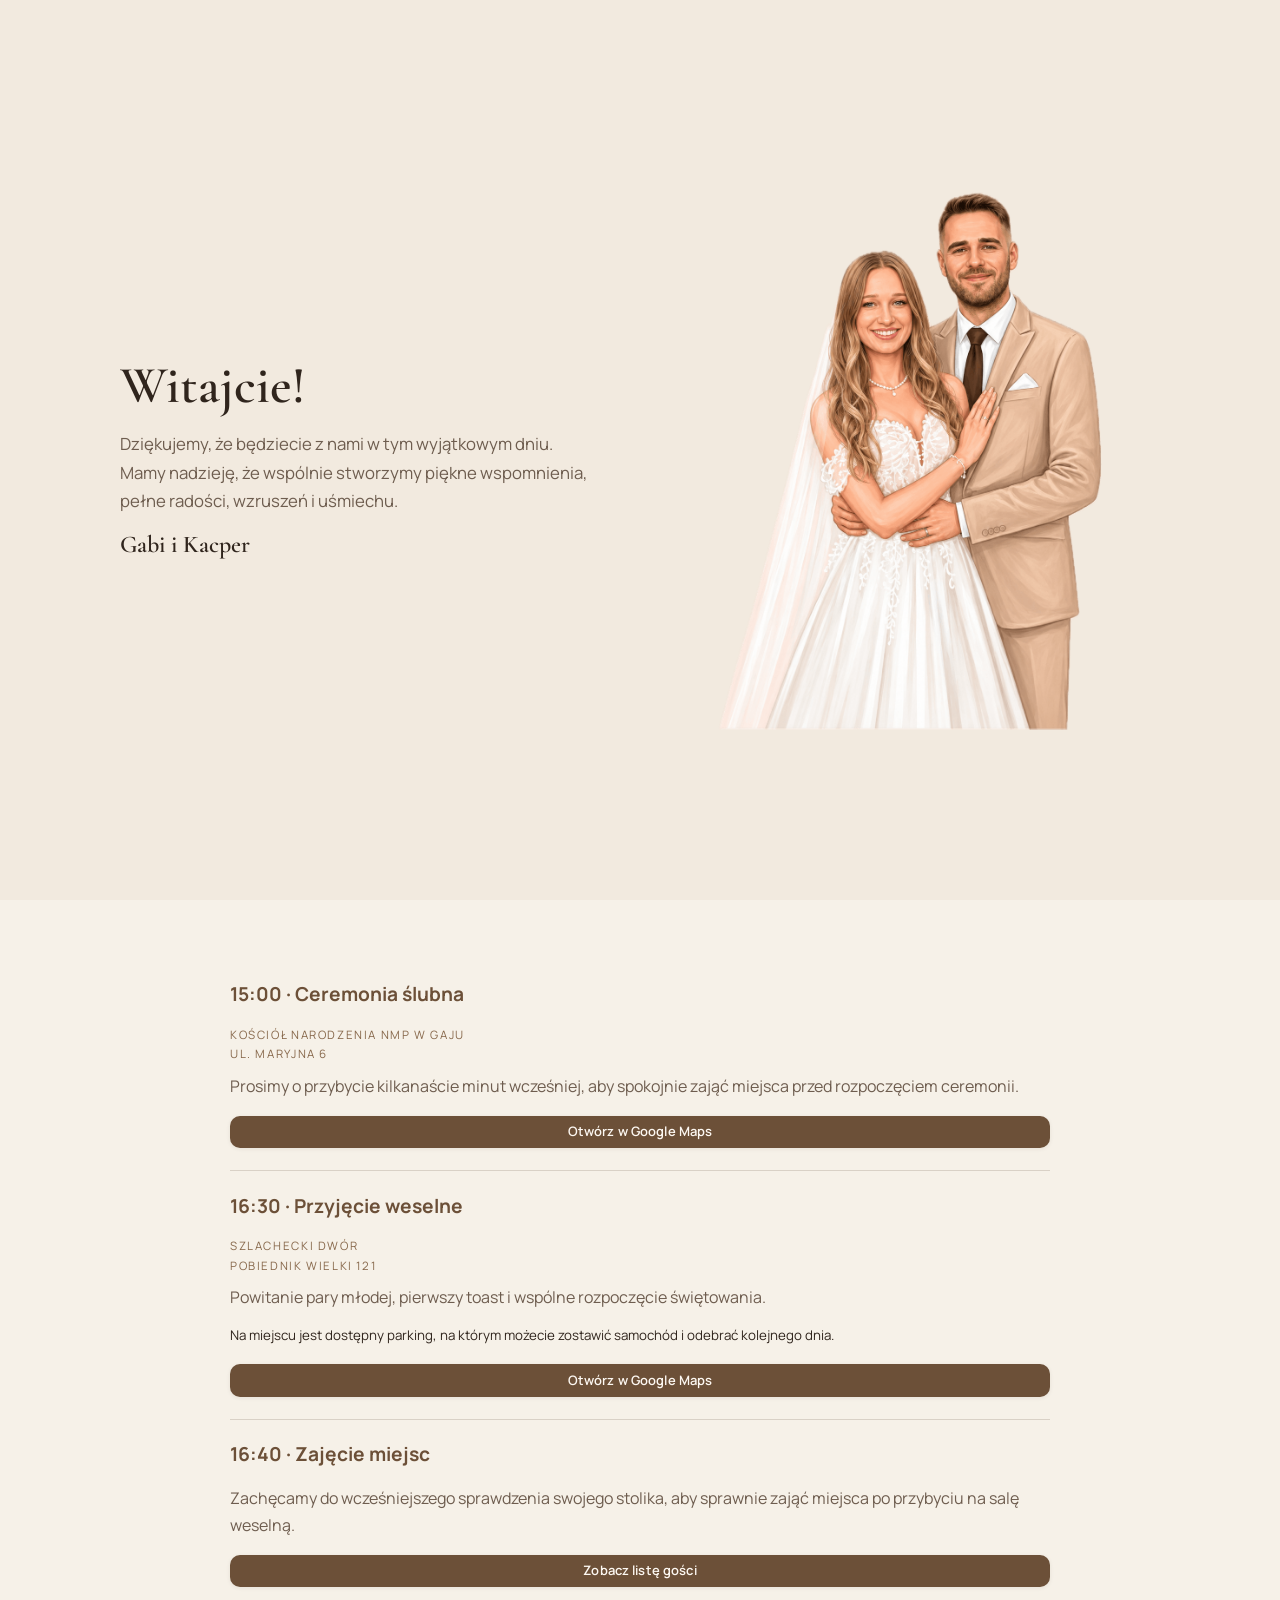
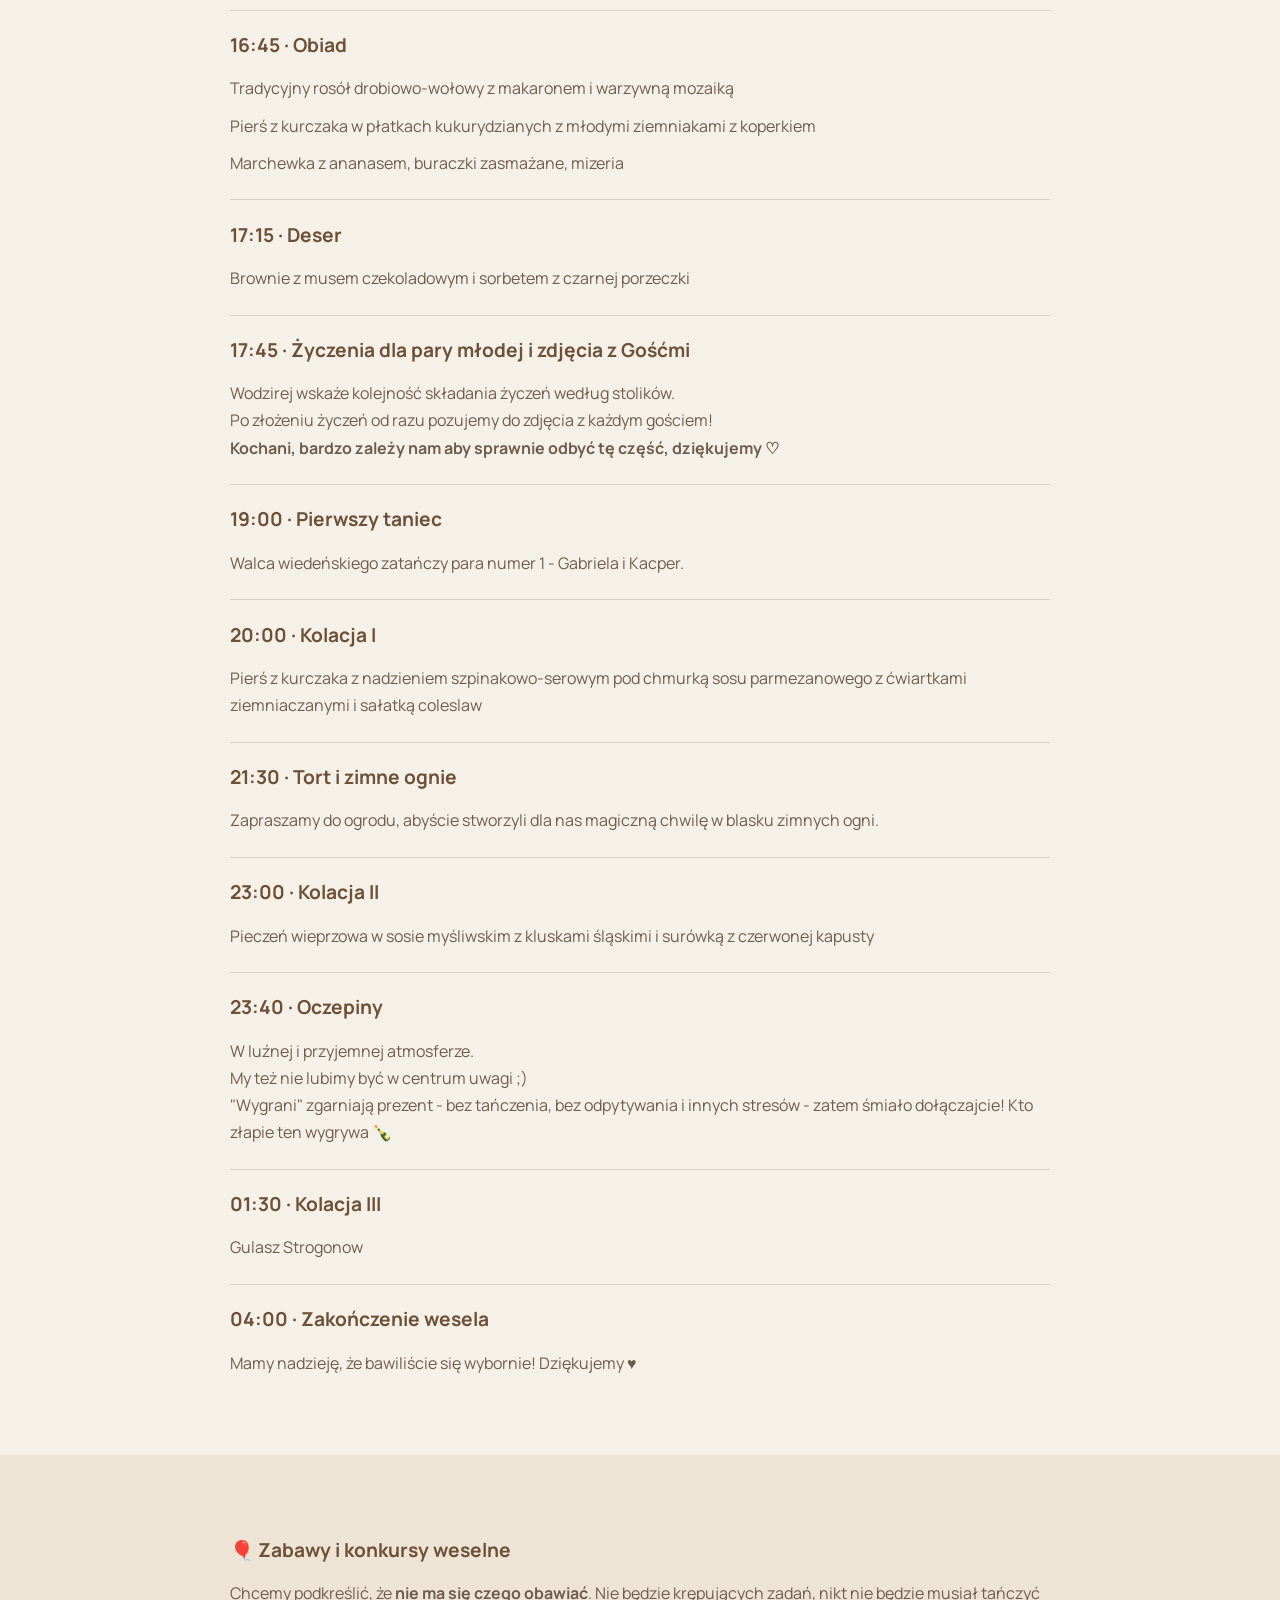
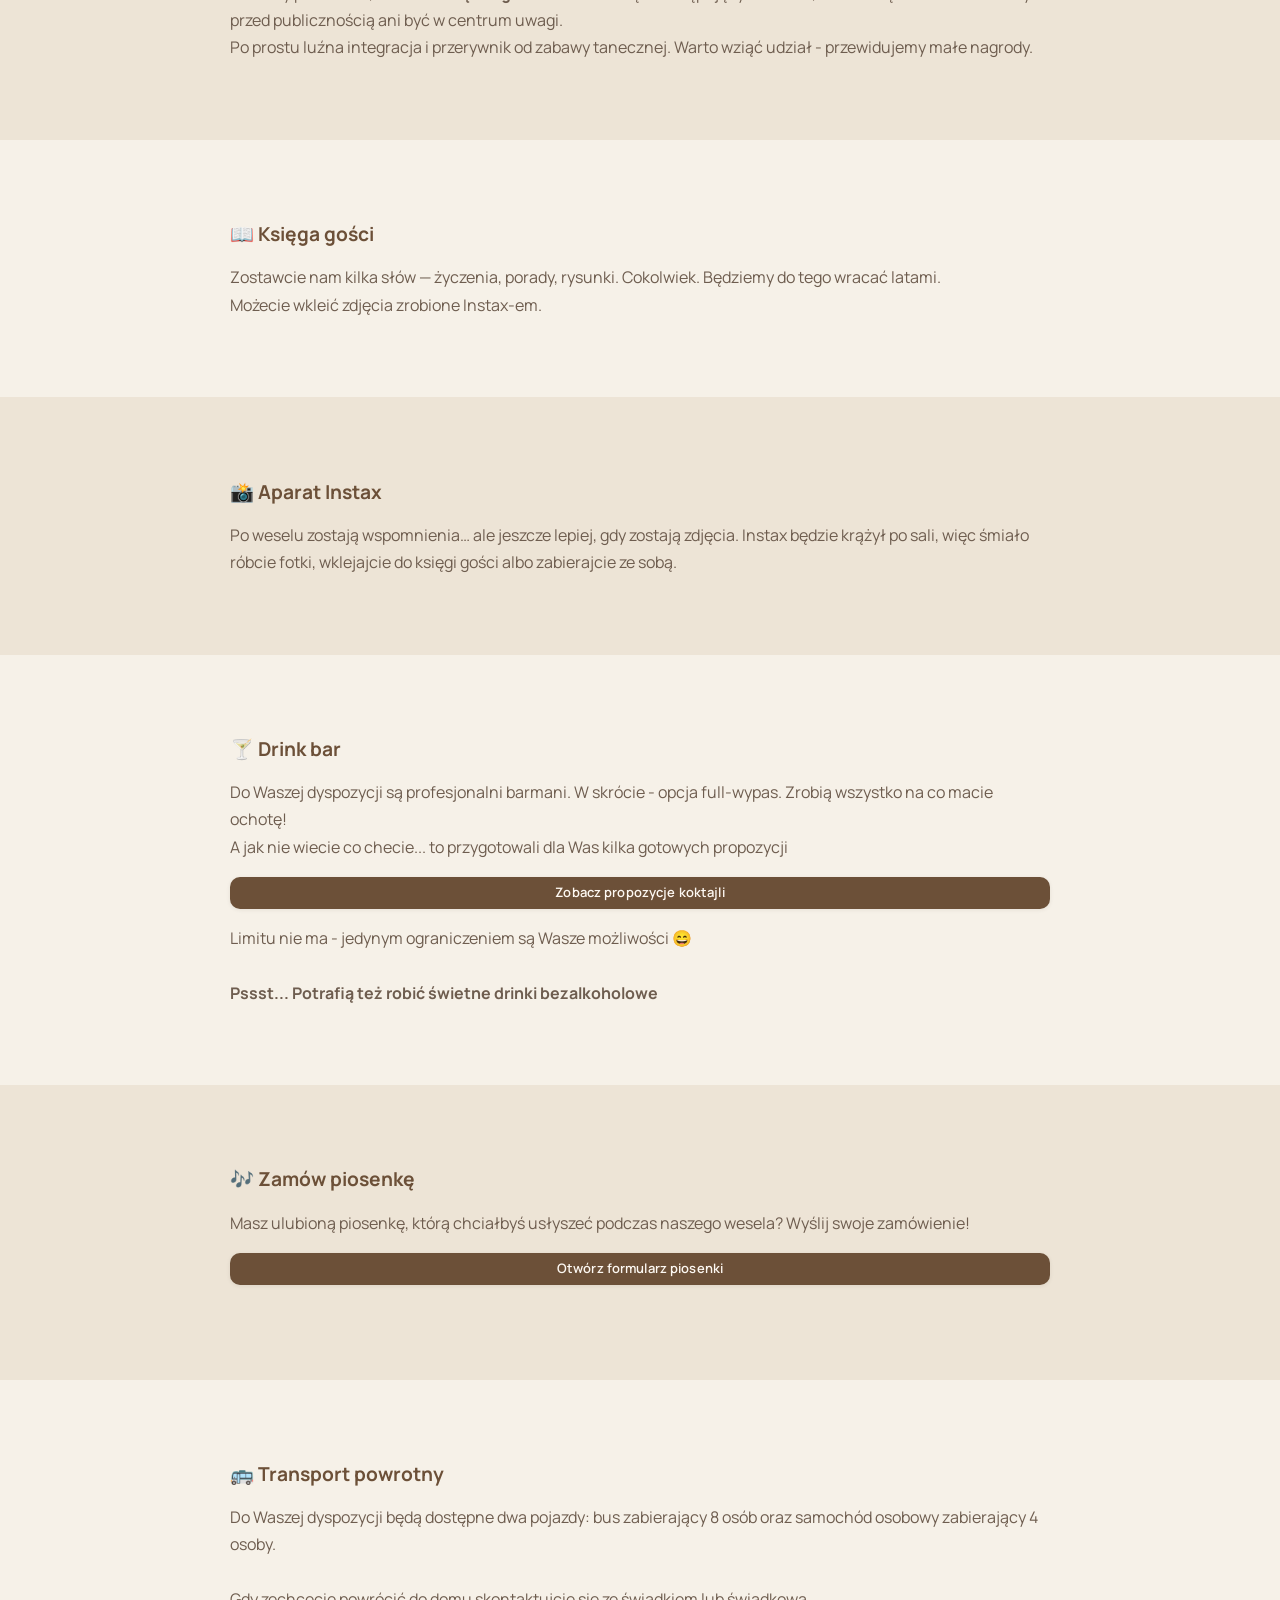
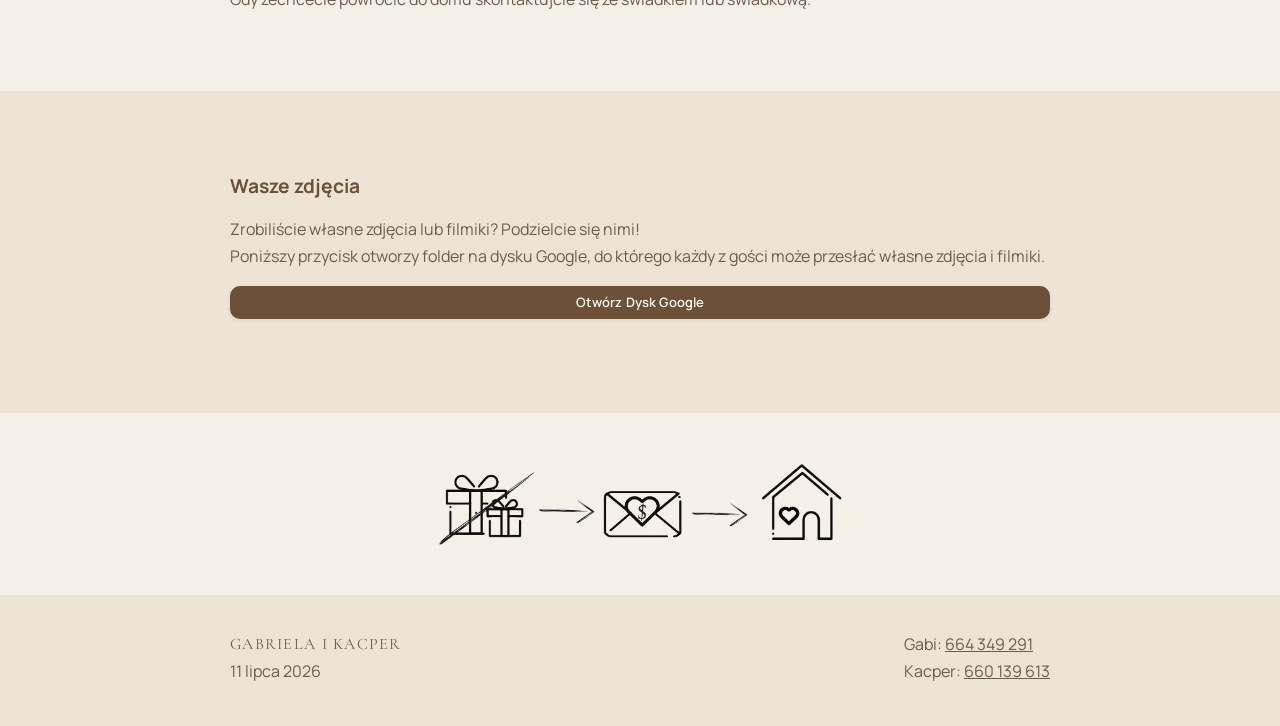
==== commit 05469461: "Img size optimization" ====
--- a/wip/index.html
+++ b/wip/index.html
@@ -47,7 +47,7 @@
 
         <div class="hero-visual" style="padding-top: 0;">
           <div class="photo-placeholder" style="padding: 0; padding-top: 20px;">
-            <img src="./hero2.png" alt="Gabriela i Kacper">
+            <img src="./gabi-kacper.png" alt="Gabriela i Kacper">
           </div>
         </div>
 
